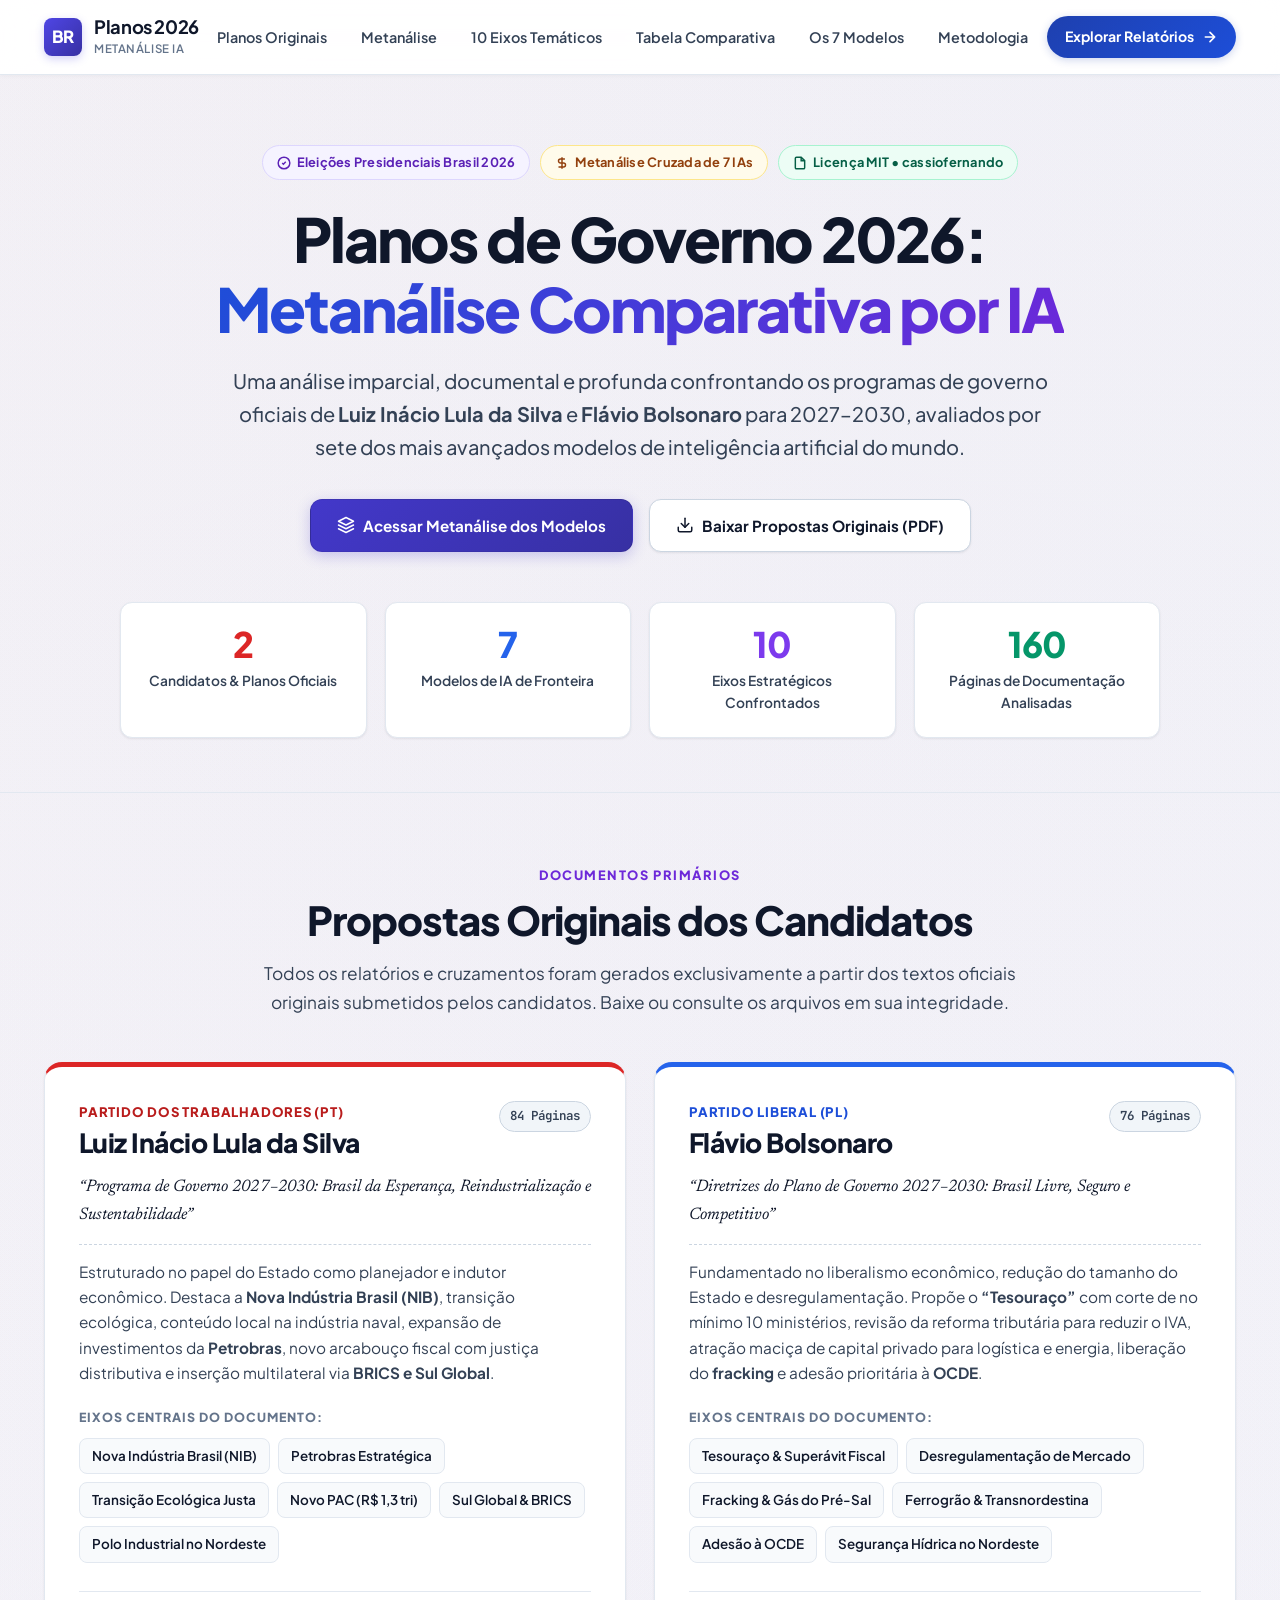
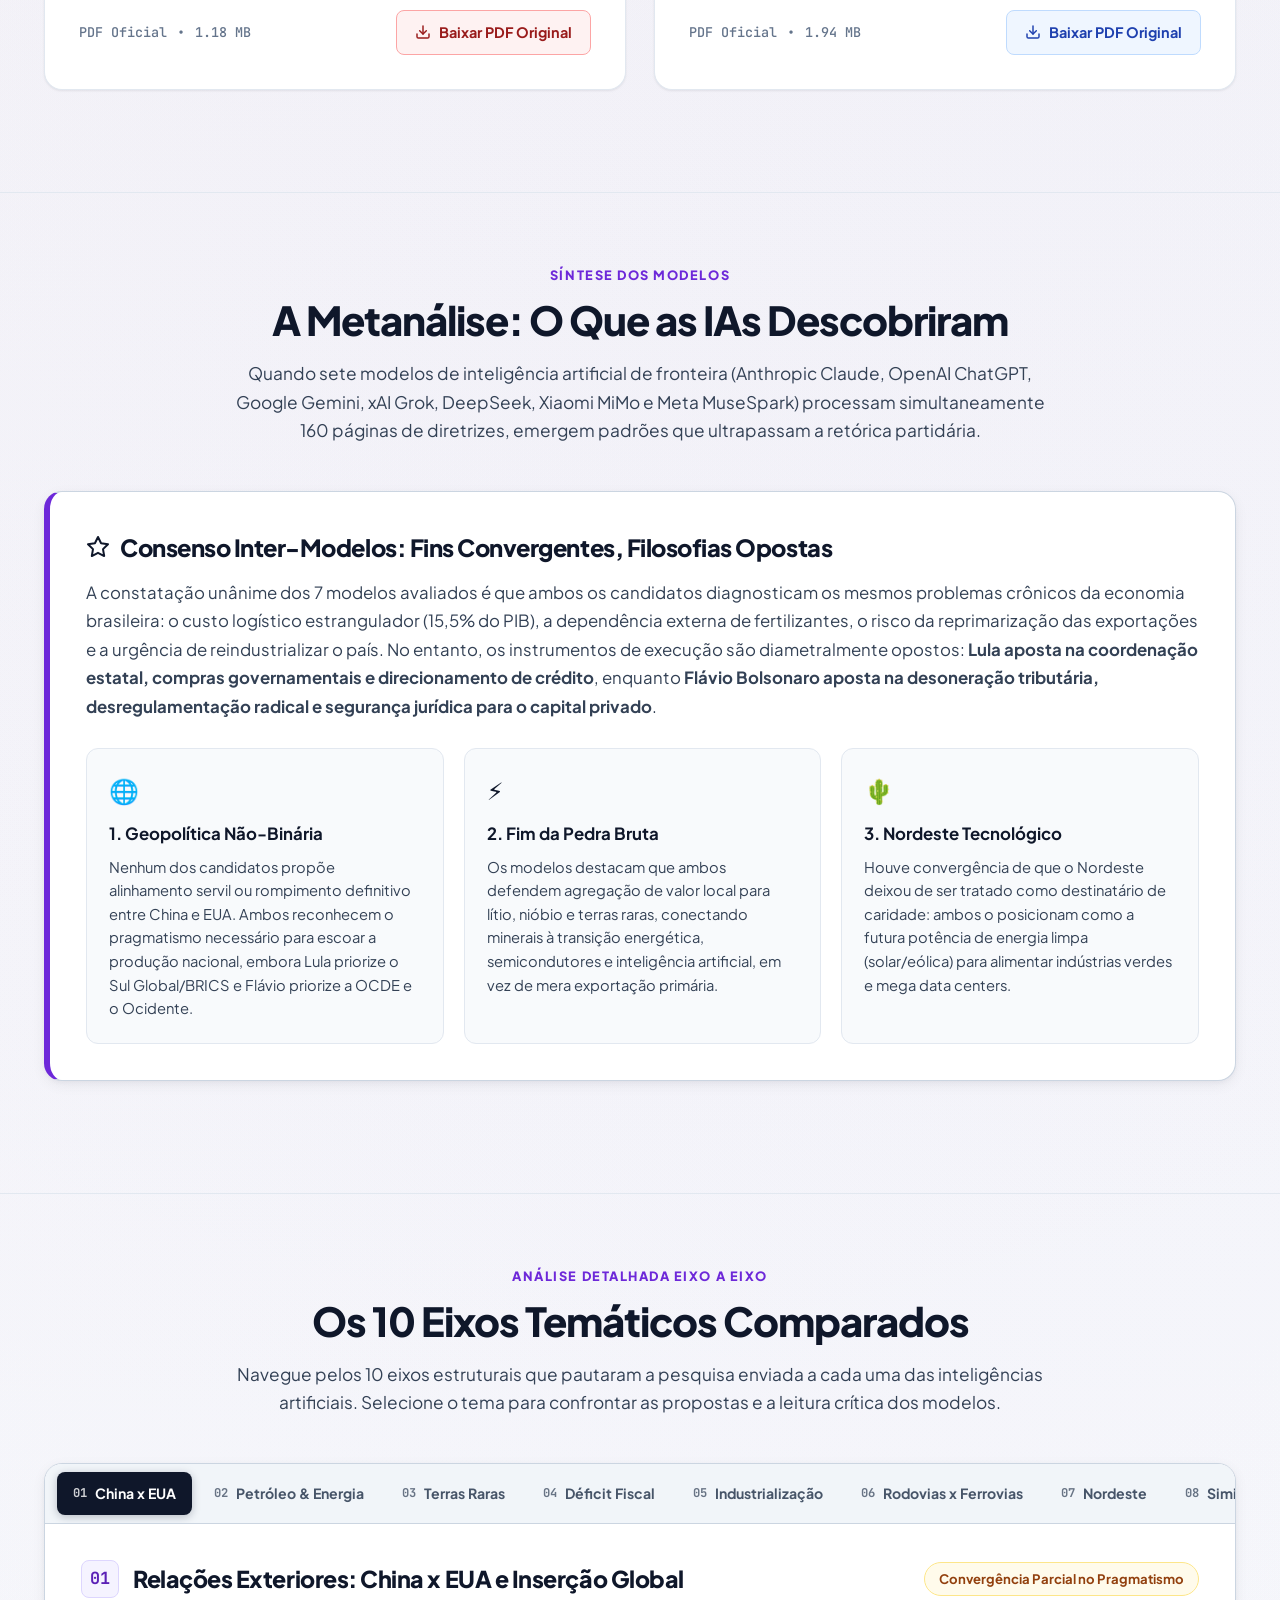
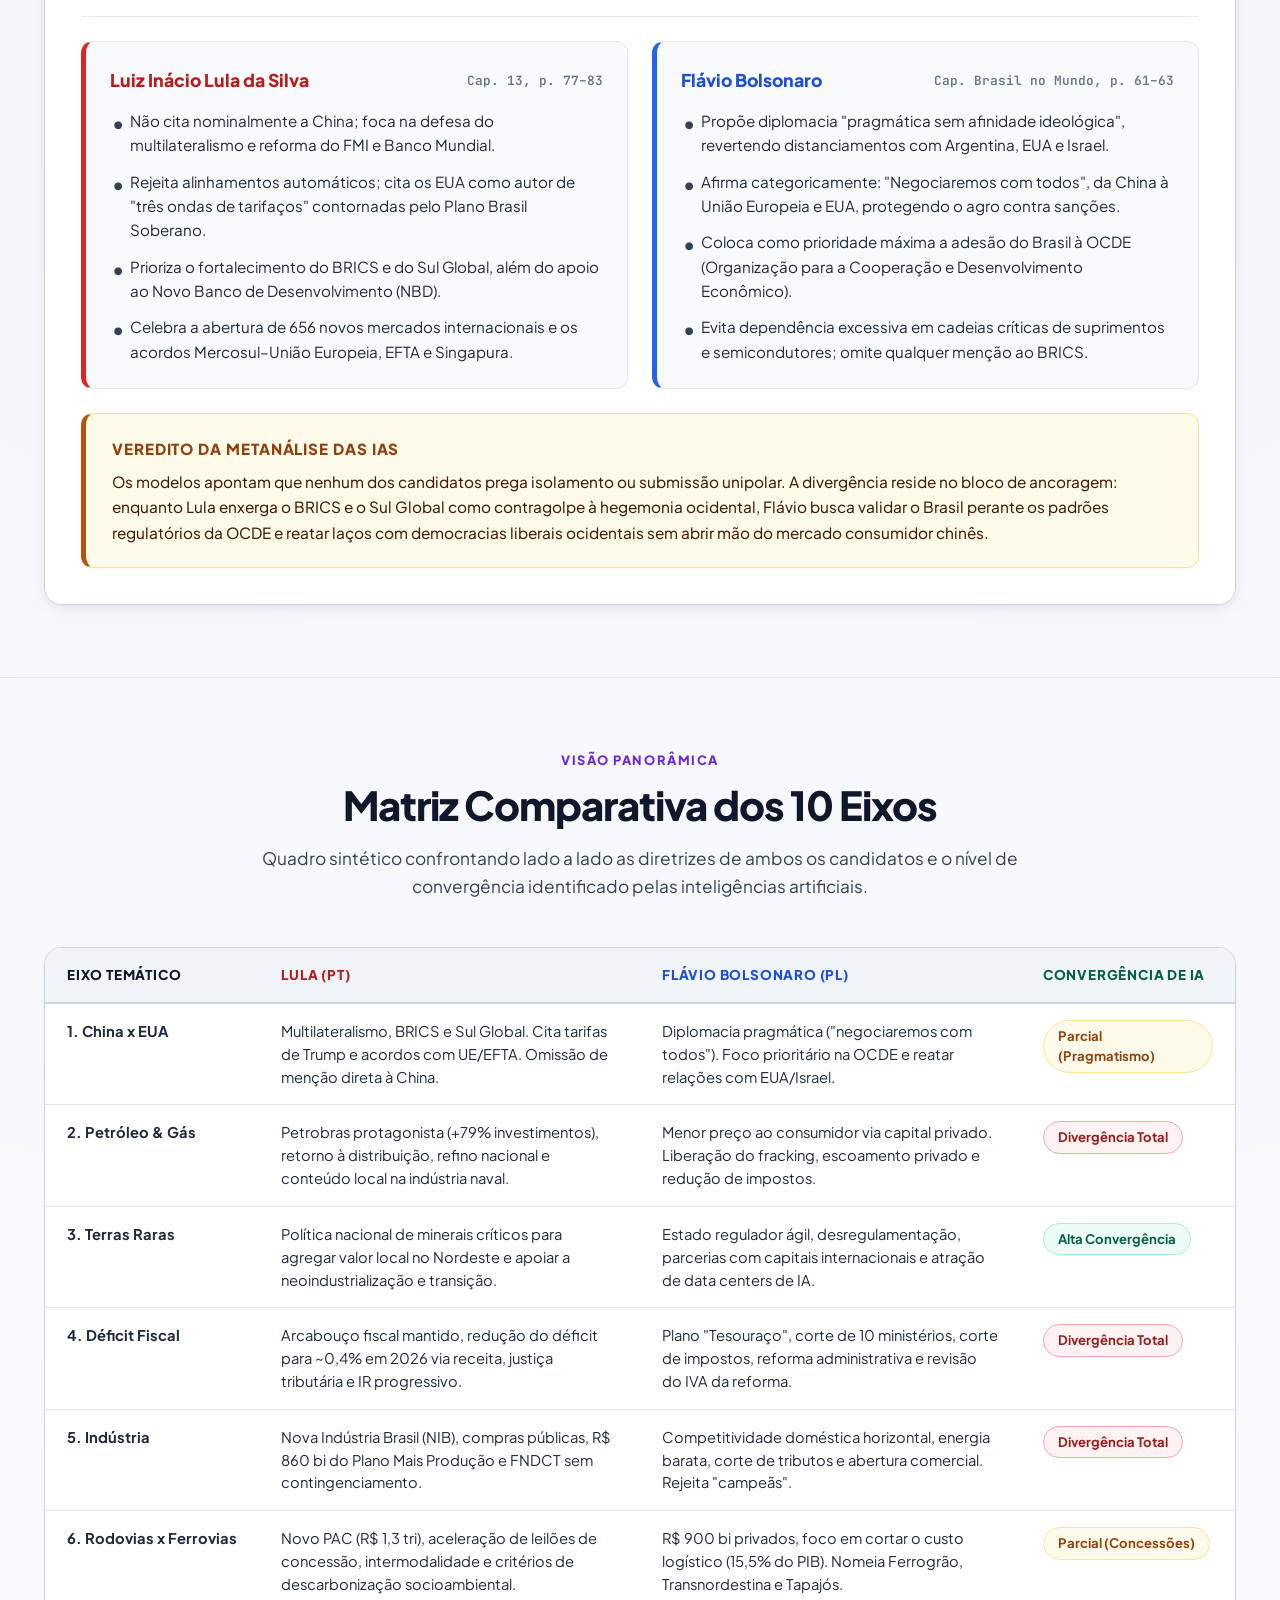
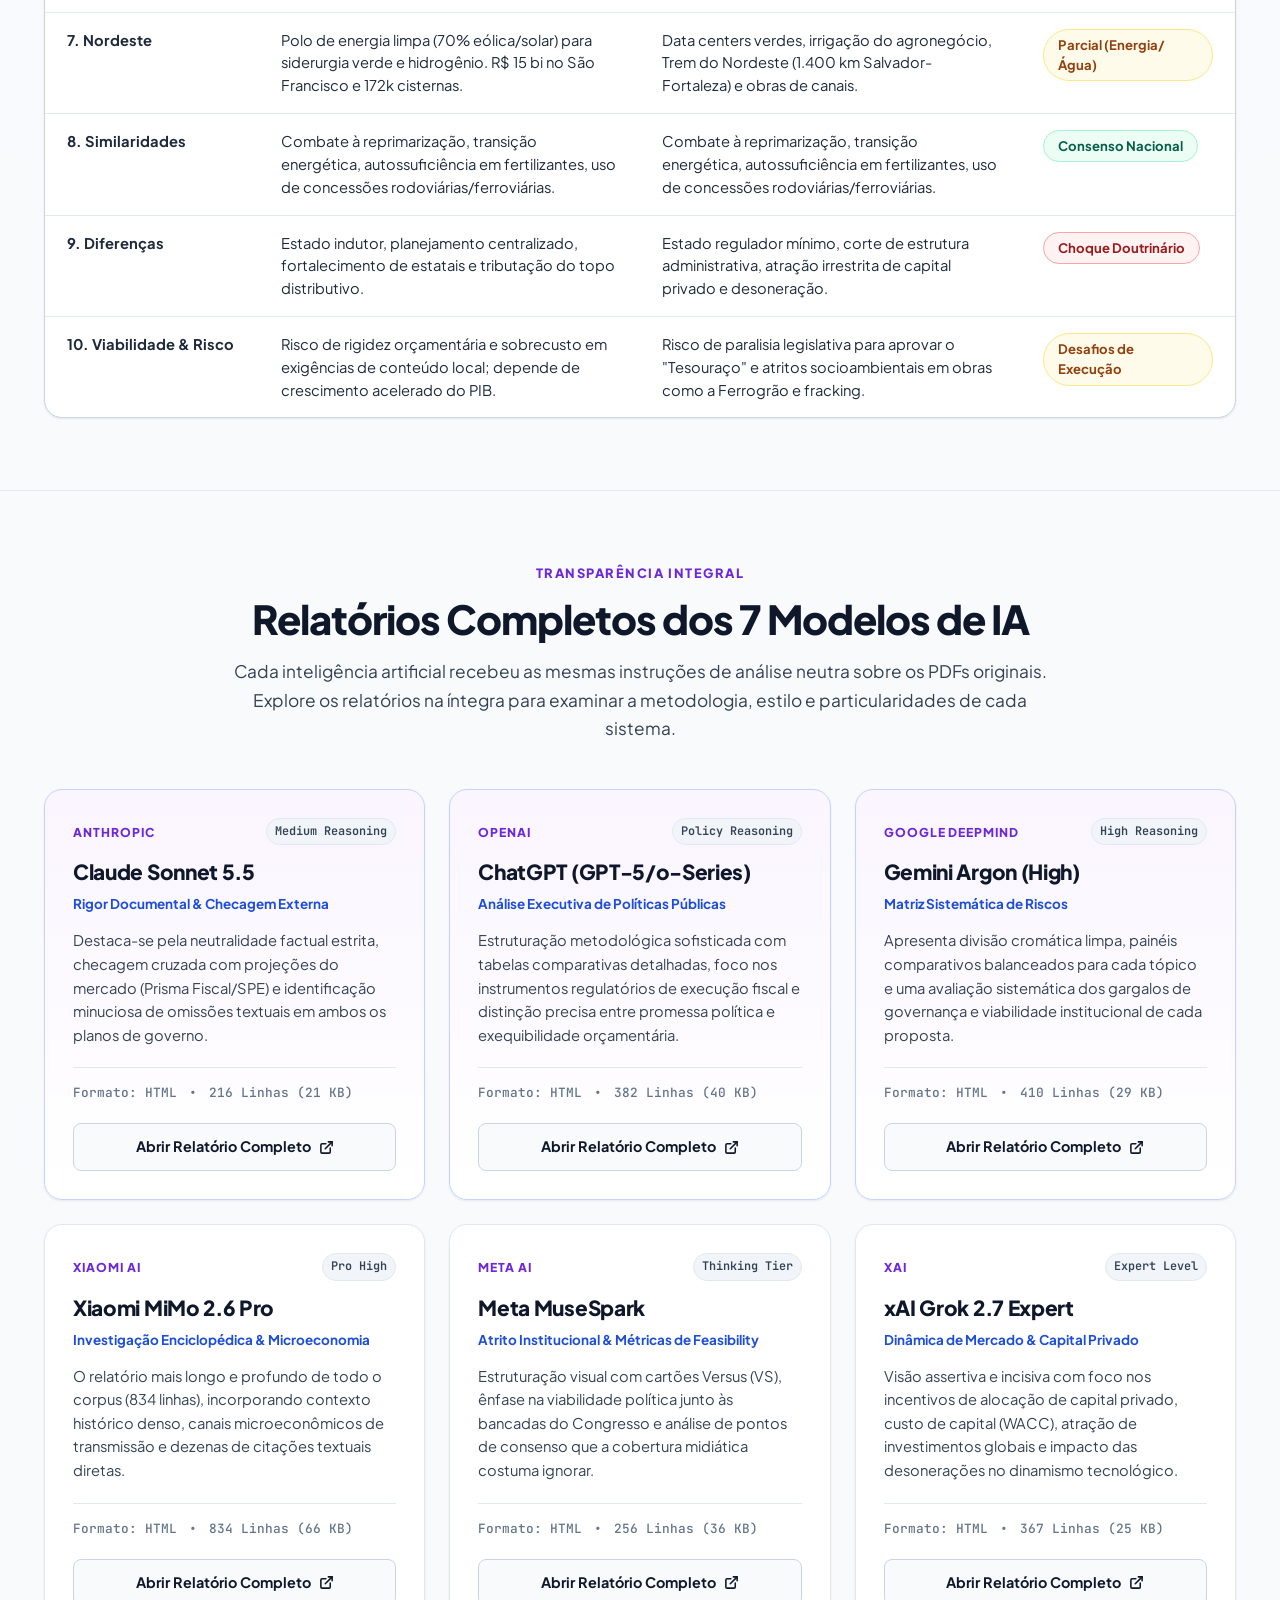
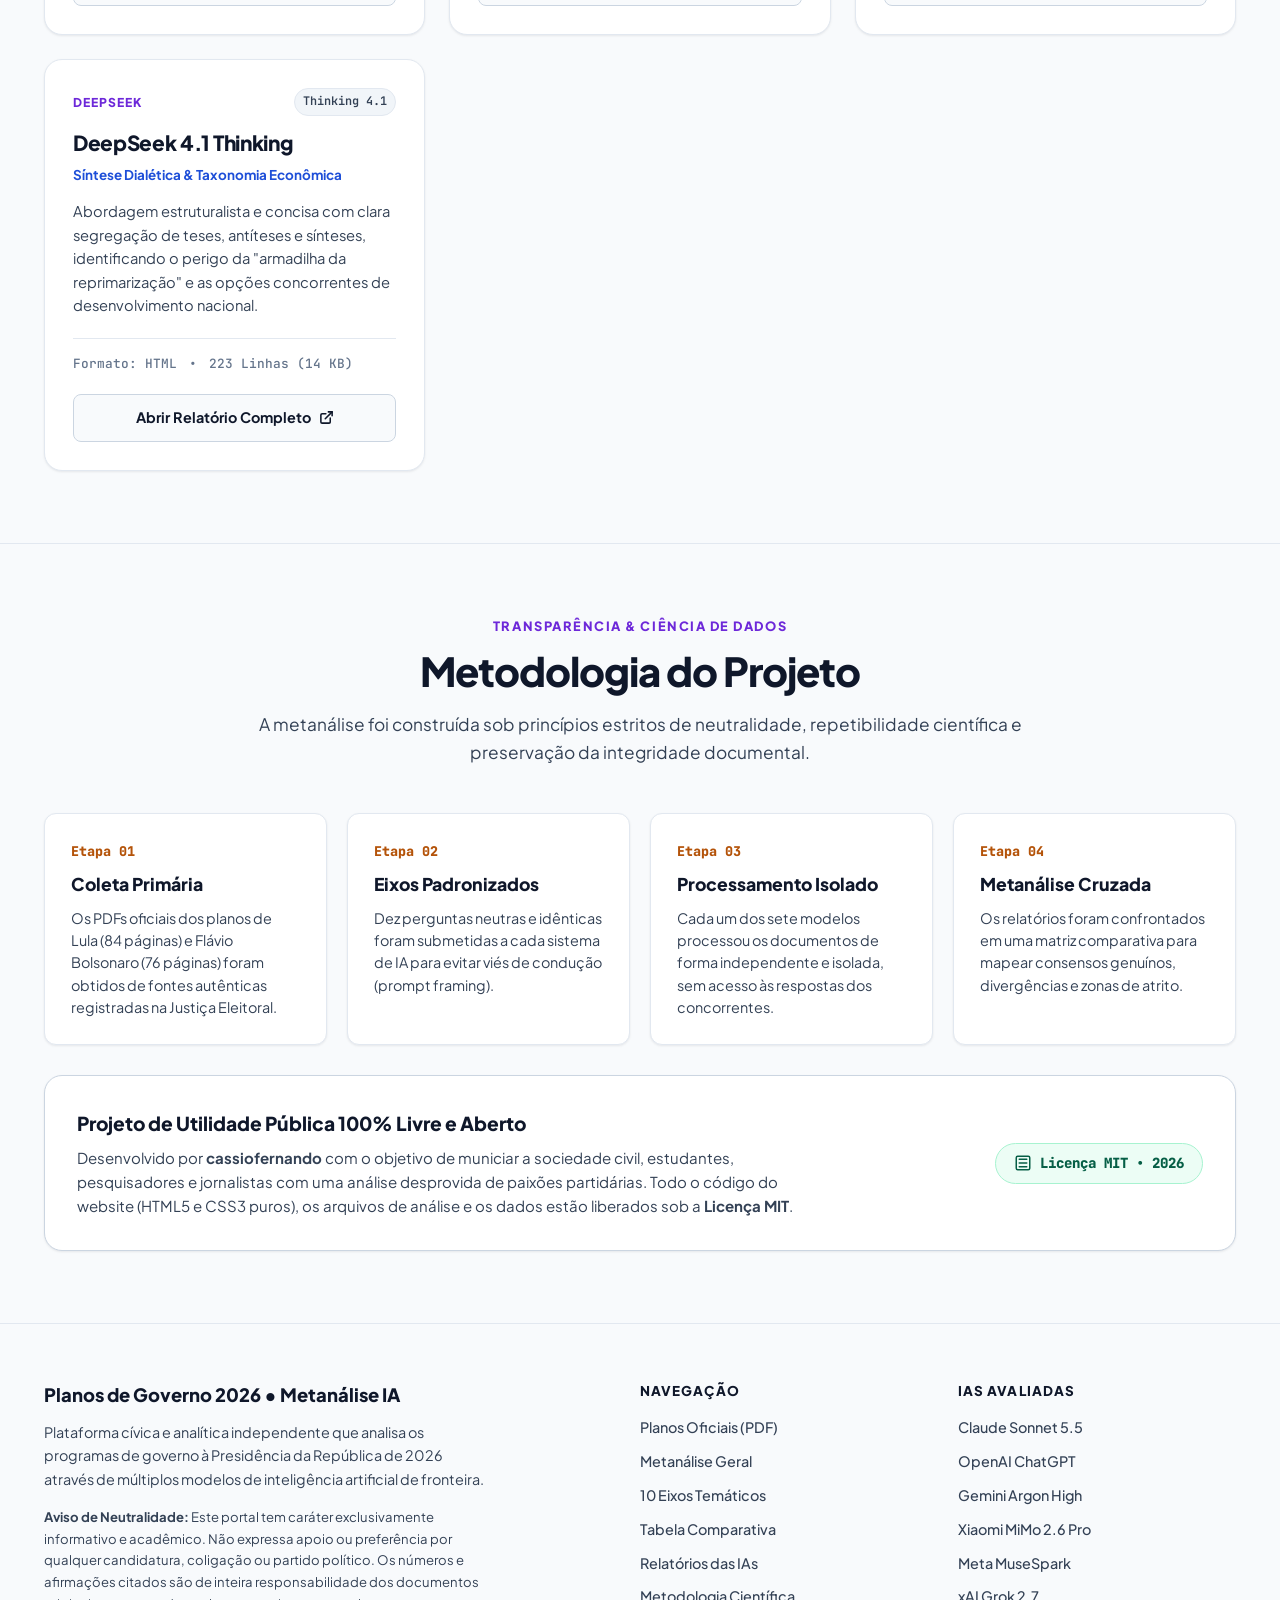
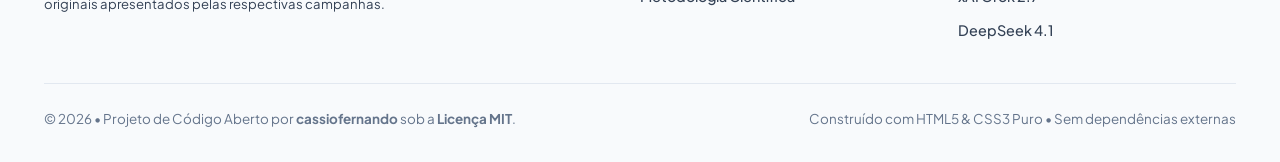
==== index.html @ c36cd542 "first commit" ====
<!DOCTYPE html>
<html lang="pt-BR">
<head>
  <!-- Metatags Essenciais e Codificação -->
  <meta charset="UTF-8">
  <meta name="viewport" content="width=device-width, initial-scale=1.0, viewport-fit=cover">
  <title>Planos de Governo 2026: Lula vs Flávio Bolsonaro | Metanálise de IA</title>
  
  <!-- Otimização SEO & Indexação -->
  <meta name="description" content="Metanálise comparativa dos planos de governo de Lula e Flávio Bolsonaro para as Eleições 2026. Análise cruzada e independente de 7 modelos de IA de ponta (Claude, ChatGPT, Gemini, Grok, DeepSeek, MiMo, MuseSpark) sobre os documentos originais.">
  <meta name="keywords" content="planos de governo 2026, lula, flavio bolsonaro, eleicoes presidenciais 2026, inteligencia artificial, analise de politicas publicas, claude sonnet, gemini, chatgpt, grok, deepseek, metanalise, politica economica, reforma tributaria, petroleo, terras raras, brics, ocde">
  <meta name="author" content="cassiofernando">
  <meta name="creator" content="cassiofernando">
  <meta name="publisher" content="cassiofernando">
  <meta name="robots" content="index, follow, max-snippet:-1, max-image-preview:large, max-video-preview:-1">
  <link rel="canonical" href="https://cassiofernando.github.io/planos-governo-2026/">
  <meta name="theme-color" content="#ffffff">
  <meta name="color-scheme" content="light">

  <!-- Open Graph / Facebook / LinkedIn / WhatsApp -->
  <meta property="og:type" content="website">
  <meta property="og:locale" content="pt_BR">
  <meta property="og:site_name" content="Metanálise de Planos de Governo 2026">
  <meta property="og:title" content="Planos de Governo 2026: Lula vs Flávio Bolsonaro | Metanálise por IA">
  <meta property="og:description" content="Metanálise independente dos planos presidenciais 2027–2030 através de 7 modelos de inteligência artificial de fronteira. Acesse as propostas originais em PDF e os relatórios comparativos completos.">
  <meta property="og:url" content="https://cassiofernando.github.io/planos-governo-2026/">
  <meta property="og:image" content="https://cassiofernando.github.io/planos-governo-2026/og-image.jpg">
  <meta property="og:image:width" content="1200">
  <meta property="og:image:height" content="630">
  <meta property="og:image:alt" content="Metanálise de Planos de Governo Eleições 2026 por Inteligência Artificial">

  <!-- Twitter Cards -->
  <meta name="twitter:card" content="summary_large_image">
  <meta name="twitter:site" content="@cassiofernando">
  <meta name="twitter:creator" content="@cassiofernando">
  <meta name="twitter:title" content="Planos de Governo 2026: Lula vs Flávio Bolsonaro | Metanálise de IA">
  <meta name="twitter:description" content="Comparativo dos programas de governo 2027–2030 avaliado por Claude 3.5/5.5, ChatGPT, Gemini, Grok, DeepSeek, MiMo e MuseSpark. 100% código aberto sob licença MIT.">
  <meta name="twitter:image" content="https://cassiofernando.github.io/planos-governo-2026/og-image.jpg">

  <!-- Metadados Estruturados JSON-LD (Schema.org) -->
  <script type="application/ld+json">
  {
    "@context": "https://schema.org",
    "@graph": [
      {
        "@type": "WebSite",
        "@id": "https://cassiofernando.github.io/planos-governo-2026/#website",
        "url": "https://cassiofernando.github.io/planos-governo-2026/",
        "name": "Metanálise Planos de Governo 2026",
        "description": "Comparativo e metanálise independente dos planos de governo de Lula e Flávio Bolsonaro para as Eleições de 2026 utilizando 7 modelos de IA.",
        "publisher": {
          "@type": "Person",
          "name": "cassiofernando"
        },
        "inLanguage": "pt-BR"
      },
      {
        "@type": "Dataset",
        "@id": "https://cassiofernando.github.io/planos-governo-2026/#dataset",
        "name": "Planos de Governo Presidenciais 2026 e Relatórios de Inteligência Artificial",
        "description": "Conjunto de dados composto pelos planos de governo originais dos candidatos presidenciais e 7 relatórios comparativos gerados por modelos de inteligência artificial de fronteira.",
        "creator": {
          "@type": "Person",
          "name": "cassiofernando"
        },
        "license": "https://opensource.org/licenses/MIT",
        "hasPart": [
          {
            "@type": "DigitalDocument",
            "name": "Programa de Governo Lula (PT)",
            "encodingFormat": "application/pdf",
            "url": "https://cassiofernando.github.io/planos-governo-2026/propostas/lula.pdf"
          },
          {
            "@type": "DigitalDocument",
            "name": "Diretrizes do Plano de Governo Flávio Bolsonaro (PL)",
            "encodingFormat": "application/pdf",
            "url": "https://cassiofernando.github.io/planos-governo-2026/propostas/flavio.pdf"
          }
        ]
      }
    ]
  }
  </script>

  <!-- Folha de Estilos Externa (CSS Puro) -->
  <link rel="stylesheet" href="style.css">
</head>
<body>

  <!-- Barra de Navegação Superior -->
  <nav class="site-nav" aria-label="Navegação Principal">
    <div class="container nav-container">
      <a href="#" class="nav-brand" aria-label="Início">
        <div class="brand-icon">BR</div>
        <div class="brand-text">
          <span class="brand-title">Planos 2026</span>
          <span class="brand-tag">Metanálise IA</span>
        </div>
      </a>
      
      <ul class="nav-links">
        <li><a href="#propostas" class="nav-link">Planos Originais</a></li>
        <li><a href="#metanalise" class="nav-link">Metanálise</a></li>
        <li><a href="#eixos" class="nav-link">10 Eixos Temáticos</a></li>
        <li><a href="#matriz" class="nav-link">Tabela Comparativa</a></li>
        <li><a href="#relatorios-ia" class="nav-link">Os 7 Modelos</a></li>
        <li><a href="#metodologia" class="nav-link">Metodologia</a></li>
      </ul>

      <a href="#relatorios-ia" class="nav-cta">
        <span>Explorar Relatórios</span>
        <svg width="16" height="16" viewBox="0 0 24 24" fill="none" stroke="currentColor" stroke-width="2.5" stroke-linecap="round" stroke-linejoin="round" aria-hidden="true"><path d="M5 12h14M12 5l7 7-7 7"/></svg>
      </a>
    </div>
  </nav>

  <!-- Hero Section -->
  <header class="hero">
    <div class="container">
      <div class="hero-badge-wrap">
        <span class="badge badge-purple">
          <svg width="14" height="14" viewBox="0 0 24 24" fill="none" stroke="currentColor" stroke-width="2.5" aria-hidden="true"><circle cx="12" cy="12" r="10"/><path d="m9 12 2 2 4-4"/></svg>
          Eleições Presidenciais Brasil 2026
        </span>
        <span class="badge badge-gold">
          <svg width="14" height="14" viewBox="0 0 24 24" fill="none" stroke="currentColor" stroke-width="2.5" aria-hidden="true"><path d="M12 2v20M17 5H9.5a3.5 3.5 0 0 0 0 7h5a3.5 3.5 0 0 1 0 7H6"/></svg>
          Metanálise Cruzada de 7 IAs
        </span>
        <span class="badge badge-emerald">
          <svg width="14" height="14" viewBox="0 0 24 24" fill="none" stroke="currentColor" stroke-width="2.5" aria-hidden="true"><path d="M14 2H6a2 2 0 0 0-2 2v16a2 2 0 0 0 2 2h12a2 2 0 0 0 2-2V8z"/><polyline points="14 2 14 8 20 8"/></svg>
          Licença MIT • cassiofernando
        </span>
      </div>

      <h1 class="hero-title">
        Planos de Governo 2026: <br>
        <span class="hero-highlight">Metanálise Comparativa por IA</span>
      </h1>

      <p class="hero-subtitle">
        Uma análise imparcial, documental e profunda confrontando os programas de governo oficiais de <strong>Luiz Inácio Lula da Silva</strong> e <strong>Flávio Bolsonaro</strong> para 2027–2030, avaliados por sete dos mais avançados modelos de inteligência artificial do mundo.
      </p>

      <div class="hero-actions">
        <a href="#metanalise" class="btn btn-primary">
          <svg width="18" height="18" viewBox="0 0 24 24" fill="none" stroke="currentColor" stroke-width="2" stroke-linecap="round" stroke-linejoin="round" aria-hidden="true"><polygon points="12 2 2 7 12 12 22 7 12 2"/><polyline points="2 17 12 22 22 17"/><polyline points="2 12 12 17 22 12"/></svg>
          Acessar Metanálise dos Modelos
        </a>
        <a href="#propostas" class="btn btn-outline">
          <svg width="18" height="18" viewBox="0 0 24 24" fill="none" stroke="currentColor" stroke-width="2" stroke-linecap="round" stroke-linejoin="round" aria-hidden="true"><path d="M21 15v4a2 2 0 0 1-2 2H5a2 2 0 0 1-2-2v-4"/><polyline points="7 10 12 15 17 10"/><line x1="12" y1="15" x2="12" y2="3"/></svg>
          Baixar Propostas Originais (PDF)
        </a>
      </div>

      <!-- Estatísticas Resumidas -->
      <div class="hero-stats">
        <div class="stat-card">
          <div class="stat-number">2</div>
          <div class="stat-label">Candidatos & Planos Oficiais</div>
        </div>
        <div class="stat-card">
          <div class="stat-number">7</div>
          <div class="stat-label">Modelos de IA de Fronteira</div>
        </div>
        <div class="stat-card">
          <div class="stat-number">10</div>
          <div class="stat-label">Eixos Estratégicos Confrontados</div>
        </div>
        <div class="stat-card">
          <div class="stat-number">160</div>
          <div class="stat-label">Páginas de Documentação Analisadas</div>
        </div>
      </div>
    </div>
  </header>

  <main>
    <!-- Seção 1: Dossiê dos Candidatos & Arquivos Originais -->
    <section id="propostas" class="section">
      <div class="container">
        <div class="section-head">
          <span class="section-tag">Documentos Primários</span>
          <h2 class="section-title">Propostas Originais dos Candidatos</h2>
          <p class="section-desc">
            Todos os relatórios e cruzamentos foram gerados exclusivamente a partir dos textos oficiais originais submetidos pelos candidatos. Baixe ou consulte os arquivos em sua integridade.
          </p>
        </div>

        <div class="propostas-grid">
          <!-- Card Lula -->
          <article class="candidato-card lula">
            <div class="cand-header">
              <div class="cand-meta">
                <span class="cand-party">Partido dos Trabalhadores (PT)</span>
                <h3 class="cand-name">Luiz Inácio Lula da Silva</h3>
              </div>
              <span class="cand-badge">84 Páginas</span>
            </div>

            <div class="cand-doc-name">
              “Programa de Governo 2027–2030: Brasil da Esperança, Reindustrialização e Sustentabilidade”
            </div>

            <p class="cand-summary">
              Estruturado no papel do Estado como planejador e indutor econômico. Destaca a <strong>Nova Indústria Brasil (NIB)</strong>, transição ecológica, conteúdo local na indústria naval, expansão de investimentos da <strong>Petrobras</strong>, novo arcabouço fiscal com justiça distributiva e inserção multilateral via <strong>BRICS e Sul Global</strong>.
            </p>

            <div class="cand-pillars-title">Eixos Centrais do Documento:</div>
            <ul class="cand-pillars">
              <li class="cand-pillar">Nova Indústria Brasil (NIB)</li>
              <li class="cand-pillar">Petrobras Estratégica</li>
              <li class="cand-pillar">Transição Ecológica Justa</li>
              <li class="cand-pillar">Novo PAC (R$ 1,3 tri)</li>
              <li class="cand-pillar">Sul Global & BRICS</li>
              <li class="cand-pillar">Polo Industrial no Nordeste</li>
            </ul>

            <div class="cand-footer">
              <div class="cand-doc-info">
                <span>PDF Oficial</span>
                <span>•</span>
                <span>1.18 MB</span>
              </div>
              <a href="propostas/lula.pdf" target="_blank" class="btn-cand-download" download="plano-governo-lula-2026.pdf">
                <svg width="16" height="16" viewBox="0 0 24 24" fill="none" stroke="currentColor" stroke-width="2.2" stroke-linecap="round" stroke-linejoin="round" aria-hidden="true"><path d="M21 15v4a2 2 0 0 1-2 2H5a2 2 0 0 1-2-2v-4"/><polyline points="7 10 12 15 17 10"/><line x1="12" y1="15" x2="12" y2="3"/></svg>
                Baixar PDF Original
              </a>
            </div>
          </article>

          <!-- Card Flávio Bolsonaro -->
          <article class="candidato-card flavio">
            <div class="cand-header">
              <div class="cand-meta">
                <span class="cand-party">Partido Liberal (PL)</span>
                <h3 class="cand-name">Flávio Bolsonaro</h3>
              </div>
              <span class="cand-badge">76 Páginas</span>
            </div>

            <div class="cand-doc-name">
              “Diretrizes do Plano de Governo 2027–2030: Brasil Livre, Seguro e Competitivo”
            </div>

            <p class="cand-summary">
              Fundamentado no liberalismo econômico, redução do tamanho do Estado e desregulamentação. Propõe o <strong>“Tesouraço”</strong> com corte de no mínimo 10 ministérios, revisão da reforma tributária para reduzir o IVA, atração maciça de capital privado para logística e energia, liberação do <strong>fracking</strong> e adesão prioritária à <strong>OCDE</strong>.
            </p>

            <div class="cand-pillars-title">Eixos Centrais do Documento:</div>
            <ul class="cand-pillars">
              <li class="cand-pillar">Tesouraço & Superávit Fiscal</li>
              <li class="cand-pillar">Desregulamentação de Mercado</li>
              <li class="cand-pillar">Fracking & Gás do Pré-Sal</li>
              <li class="cand-pillar">Ferrogrão & Transnordestina</li>
              <li class="cand-pillar">Adesão à OCDE</li>
              <li class="cand-pillar">Segurança Hídrica no Nordeste</li>
            </ul>

            <div class="cand-footer">
              <div class="cand-doc-info">
                <span>PDF Oficial</span>
                <span>•</span>
                <span>1.94 MB</span>
              </div>
              <a href="propostas/flavio.pdf" target="_blank" class="btn-cand-download" download="plano-governo-flavio-bolsonaro-2026.pdf">
                <svg width="16" height="16" viewBox="0 0 24 24" fill="none" stroke="currentColor" stroke-width="2.2" stroke-linecap="round" stroke-linejoin="round" aria-hidden="true"><path d="M21 15v4a2 2 0 0 1-2 2H5a2 2 0 0 1-2-2v-4"/><polyline points="7 10 12 15 17 10"/><line x1="12" y1="15" x2="12" y2="3"/></svg>
                Baixar PDF Original
              </a>
            </div>
          </article>
        </div>
      </div>
    </section>

    <!-- Seção 2: Metanálise Central dos Modelos de IA -->
    <section id="metanalise" class="section">
      <div class="container">
        <div class="section-head">
          <span class="section-tag">Síntese dos Modelos</span>
          <h2 class="section-title">A Metanálise: O Que as IAs Descobriram</h2>
          <p class="section-desc">
            Quando sete modelos de inteligência artificial de fronteira (Anthropic Claude, OpenAI ChatGPT, Google Gemini, xAI Grok, DeepSeek, Xiaomi MiMo e Meta MuseSpark) processam simultaneamente 160 páginas de diretrizes, emergem padrões que ultrapassam a retórica partidária.
          </p>
        </div>

        <!-- Banner de Metanálise -->
        <div class="metanalise-banner">
          <h3>
            <svg width="24" height="24" viewBox="0 0 24 24" fill="none" stroke="currentColor" stroke-width="2" stroke-linecap="round" stroke-linejoin="round" aria-hidden="true"><polygon points="12 2 15.09 8.26 22 9.27 17 14.14 18.18 21.02 12 17.77 5.82 21.02 7 14.14 2 9.27 8.91 8.26 12 2"/></svg>
            Consenso Inter-Modelos: Fins Convergentes, Filosofias Opostas
          </h3>
          <p>
            A constatação unânime dos 7 modelos avaliados é que ambos os candidatos diagnosticam os mesmos problemas crônicos da economia brasileira: o custo logístico estrangulador (15,5% do PIB), a dependência externa de fertilizantes, o risco da reprimarização das exportações e a urgência de reindustrializar o país. No entanto, os instrumentos de execução são diametralmente opostos: <strong>Lula aposta na coordenação estatal, compras governamentais e direcionamento de crédito</strong>, enquanto <strong>Flávio Bolsonaro aposta na desoneração tributária, desregulamentação radical e segurança jurídica para o capital privado</strong>.
          </p>

          <div class="consensus-grid">
            <div class="consensus-card">
              <span class="consensus-icon">🌐</span>
              <h4>1. Geopolítica Não-Binária</h4>
              <p>
                Nenhum dos candidatos propõe alinhamento servil ou rompimento definitivo entre China e EUA. Ambos reconhecem o pragmatismo necessário para escoar a produção nacional, embora Lula priorize o Sul Global/BRICS e Flávio priorize a OCDE e o Ocidente.
              </p>
            </div>

            <div class="consensus-card">
              <span class="consensus-icon">⚡</span>
              <h4>2. Fim da Pedra Bruta</h4>
              <p>
                Os modelos destacam que ambos defendem agregação de valor local para lítio, nióbio e terras raras, conectando minerais à transição energética, semicondutores e inteligência artificial, em vez de mera exportação primária.
              </p>
            </div>

            <div class="consensus-card">
              <span class="consensus-icon">🌵</span>
              <h4>3. Nordeste Tecnológico</h4>
              <p>
                Houve convergência de que o Nordeste deixou de ser tratado como destinatário de caridade: ambos o posicionam como a futura potência de energia limpa (solar/eólica) para alimentar indústrias verdes e mega data centers.
              </p>
            </div>
          </div>
        </div>
      </div>
    </section>

    <!-- Seção 3: Interactive 10 Eixos Temáticos (Pure CSS Tabs) -->
    <section id="eixos" class="section">
      <div class="container">
        <div class="section-head">
          <span class="section-tag">Análise Detalhada Eixo a Eixo</span>
          <h2 class="section-title">Os 10 Eixos Temáticos Comparados</h2>
          <p class="section-desc">
            Navegue pelos 10 eixos estruturais que pautaram a pesquisa enviada a cada uma das inteligências artificiais. Selecione o tema para confrontar as propostas e a leitura crítica dos modelos.
          </p>
        </div>

        <div class="tabs-container">
          <!-- Radio Inputs para Controle de Estado (Pure CSS) -->
          <input type="radio" name="eixo-tab" id="eixo-1" class="tab-radio" checked>
          <input type="radio" name="eixo-tab" id="eixo-2" class="tab-radio">
          <input type="radio" name="eixo-tab" id="eixo-3" class="tab-radio">
          <input type="radio" name="eixo-tab" id="eixo-4" class="tab-radio">
          <input type="radio" name="eixo-tab" id="eixo-5" class="tab-radio">
          <input type="radio" name="eixo-tab" id="eixo-6" class="tab-radio">
          <input type="radio" name="eixo-tab" id="eixo-7" class="tab-radio">
          <input type="radio" name="eixo-tab" id="eixo-8" class="tab-radio">
          <input type="radio" name="eixo-tab" id="eixo-9" class="tab-radio">
          <input type="radio" name="eixo-tab" id="eixo-10" class="tab-radio">

          <!-- Barra de Navegação das Abas -->
          <div class="tabs-nav" role="tablist">
            <label for="eixo-1" class="tab-nav-btn"><span class="tab-nav-num">01</span> China x EUA</label>
            <label for="eixo-2" class="tab-nav-btn"><span class="tab-nav-num">02</span> Petróleo & Energia</label>
            <label for="eixo-3" class="tab-nav-btn"><span class="tab-nav-num">03</span> Terras Raras</label>
            <label for="eixo-4" class="tab-nav-btn"><span class="tab-nav-num">04</span> Déficit Fiscal</label>
            <label for="eixo-5" class="tab-nav-btn"><span class="tab-nav-num">05</span> Industrialização</label>
            <label for="eixo-6" class="tab-nav-btn"><span class="tab-nav-num">06</span> Rodovias x Ferrovias</label>
            <label for="eixo-7" class="tab-nav-btn"><span class="tab-nav-num">07</span> Nordeste</label>
            <label for="eixo-8" class="tab-nav-btn"><span class="tab-nav-num">08</span> Similaridades</label>
            <label for="eixo-9" class="tab-nav-btn"><span class="tab-nav-num">09</span> Diferenças</label>
            <label for="eixo-10" class="tab-nav-btn"><span class="tab-nav-num">10</span> Conclusão Geral</label>
          </div>

          <!-- Conteúdo dos Painéis -->
          <div class="tabs-panes">
            
            <!-- Painel 1: China x EUA -->
            <div id="pane-1" class="tab-pane">
              <div class="pane-header">
                <div class="pane-title-wrap">
                  <span class="pane-number">01</span>
                  <h3 class="pane-title">Relações Exteriores: China x EUA e Inserção Global</h3>
                </div>
                <span class="convergence-badge conv-medium">Convergência Parcial no Pragmatismo</span>
              </div>
              <div class="pane-grid">
                <div class="cand-box lula-box">
                  <div class="cand-box-header">
                    <span class="cand-box-title">Luiz Inácio Lula da Silva</span>
                    <span class="cand-box-ref">Cap. 13, p. 77–83</span>
                  </div>
                  <ul class="cand-box-list">
                    <li>Não cita nominalmente a China; foca na defesa do multilateralismo e reforma do FMI e Banco Mundial.</li>
                    <li>Rejeita alinhamentos automáticos; cita os EUA como autor de "três ondas de tarifaços" contornadas pelo Plano Brasil Soberano.</li>
                    <li>Prioriza o fortalecimento do BRICS e do Sul Global, além do apoio ao Novo Banco de Desenvolvimento (NBD).</li>
                    <li>Celebra a abertura de 656 novos mercados internacionais e os acordos Mercosul–União Europeia, EFTA e Singapura.</li>
                  </ul>
                </div>
                <div class="cand-box flavio-box">
                  <div class="cand-box-header">
                    <span class="cand-box-title">Flávio Bolsonaro</span>
                    <span class="cand-box-ref">Cap. Brasil no Mundo, p. 61–63</span>
                  </div>
                  <ul class="cand-box-list">
                    <li>Propõe diplomacia "pragmática sem afinidade ideológica", revertendo distanciamentos com Argentina, EUA e Israel.</li>
                    <li>Afirma categoricamente: "Negociaremos com todos", da China à União Europeia e EUA, protegendo o agro contra sanções.</li>
                    <li>Coloca como prioridade máxima a adesão do Brasil à OCDE (Organização para a Cooperação e Desenvolvimento Econômico).</li>
                    <li>Evita dependência excessiva em cadeias críticas de suprimentos e semicondutores; omite qualquer menção ao BRICS.</li>
                  </ul>
                </div>
              </div>
              <div class="pane-meta-verdict">
                <h4>Veredito da Metanálise das IAs</h4>
                <p>
                  Os modelos apontam que nenhum dos candidatos prega isolamento ou submissão unipolar. A divergência reside no bloco de ancoragem: enquanto Lula enxerga o BRICS e o Sul Global como contragolpe à hegemonia ocidental, Flávio busca validar o Brasil perante os padrões regulatórios da OCDE e reatar laços com democracias liberais ocidentais sem abrir mão do mercado consumidor chinês.
                </p>
              </div>
            </div>

            <!-- Painel 2: Petróleo e Energia -->
            <div id="pane-2" class="tab-pane">
              <div class="pane-header">
                <div class="pane-title-wrap">
                  <span class="pane-number">02</span>
                  <h3 class="pane-title">Matriz Energética, Petróleo, Gás e Refino</h3>
                </div>
                <span class="convergence-badge conv-divergence">Divergência Estrutural no Papel do Estado</span>
              </div>
              <div class="pane-grid">
                <div class="cand-box lula-box">
                  <div class="cand-box-header">
                    <span class="cand-box-title">Luiz Inácio Lula da Silva</span>
                    <span class="cand-box-ref">Cap. 10, p. 63–67</span>
                  </div>
                  <ul class="cand-box-list">
                    <li>Petrobras no centro da estratégia: elevação de investimentos em 79% (2023–2025) e produção de 4,9 mi barris/dia em 2025.</li>
                    <li>Retomada e ampliação do parque de refino nacional, controle de reservas e volta à distribuição de combustíveis e GNL.</li>
                    <li>Exigência estrita de conteúdo local para encomendas navais (71 das 96 embarcações encomendadas fabricadas no Brasil).</li>
                    <li>Política de preços da Petrobras como amortecedor de volatilidade internacional, articulada à transição ecológica justa.</li>
                  </ul>
                </div>
                <div class="cand-box flavio-box">
                  <div class="cand-box-header">
                    <span class="cand-box-title">Flávio Bolsonaro</span>
                    <span class="cand-box-ref">Cap. Energia, p. 52–53</span>
                  </div>
                  <ul class="cand-box-list">
                    <li>Objetivo: "Segurança energética total ao menor preço ao consumidor", focando em infraestrutura privada de escoamento.</li>
                    <li>Autorização expressa e incentivo ao <strong>fracking (gás não convencional)</strong> com critérios ambientais modernos.</li>
                    <li>Modernização do refino nacional com capital privado para processar óleo leve/pesado e cortar impostos sobre combustíveis.</li>
                    <li>Foco na produção doméstica de fertilizantes a partir do gás natural do pré-sal; não menciona privatização direta da Petrobras.</li>
                  </ul>
                </div>
              </div>
              <div class="pane-meta-verdict">
                <h4>Veredito da Metanálise das IAs</h4>
                <p>
                  Ambos convergem na necessidade de autossuficiência em refino e fertilizantes para reduzir a vulnerabilidade externa. O choque é metodológico: Lula instrumentaliza a Petrobras como operadora quase-monopolista e instrumento de política industrial naval, enquanto Flávio abre a exploração ao capital privado, desonera tributos energéticos e introduz a polêmica liberação do fracking.
                </p>
              </div>
            </div>

            <!-- Painel 3: Terras Raras e Minerais Críticos -->
            <div id="pane-3" class="tab-pane">
              <div class="pane-header">
                <div class="pane-title-wrap">
                  <span class="pane-number">03</span>
                  <h3 class="pane-title">Terras Raras, Lítio e Minerais Estratégicos</h3>
                </div>
                <span class="convergence-badge conv-high">Alta Convergência de Fins</span>
              </div>
              <div class="pane-grid">
                <div class="cand-box lula-box">
                  <div class="cand-box-header">
                    <span class="cand-box-title">Luiz Inácio Lula da Silva</span>
                    <span class="cand-box-ref">Cap. 8, p. 52 e 56</span>
                  </div>
                  <ul class="cand-box-list">
                    <li>Criação de uma "Política Nacional Específica para Minerais Críticos e Terras Raras" contra a mera exportação primária.</li>
                    <li>Mapeamento geológico nacional, beneficiamento industrial e agregação tecnológica regionalizada.</li>
                    <li>Processamento mineral no Nordeste consorciado com parques de energia solar e eólica de baixo custo.</li>
                    <li>Integração obrigatória de minerais críticos e Inteligência Artificial nas diretrizes da Neoindustrialização.</li>
                  </ul>
                </div>
                <div class="cand-box flavio-box">
                  <div class="cand-box-header">
                    <span class="cand-box-title">Flávio Bolsonaro</span>
                    <span class="cand-box-ref">Cap. Minerais Críticos, p. 54–55</span>
                  </div>
                  <ul class="cand-box-list">
                    <li>Classifica lítio, nióbio, grafite, cobre, níquel, urânio e terras raras como infraestrutura de segurança nacional e IA.</li>
                    <li>Define o Estado estritamente como "regulador e coordenador ágil, jamais empresário", reduzindo prazos de licenciamento.</li>
                    <li>Incentivos de mercado para verticalização da cadeia: atração de fundos soberanos e fabricantes globais de semicondutores.</li>
                    <li>Integração de minerais do Nordeste com geração de energia limpa para abastecer data centers internacionais de IA.</li>
                  </ul>
                </div>
              </div>
              <div class="pane-meta-verdict">
                <h4>Veredito da Metanálise das IAs</h4>
                <p>
                  Este é o ponto de maior sintonia conceitual identificado pelos modelos. Ambos os candidatos rejeitam o destino de "exportador de rocha bruta". Ambos vislumbram o elo entre minerais críticos, transição energética e soberania em IA. A diferença é quem financia: Lula aposta em bancos públicos e agências de desenvolvimento; Flávio aposta em licenciamento ultra-rápido e segurança para capital multinacional.
                </p>
              </div>
            </div>

            <!-- Painel 4: Déficit Fiscal -->
            <div id="pane-4" class="tab-pane">
              <div class="pane-header">
                <div class="pane-title-wrap">
                  <span class="pane-number">04</span>
                  <h3 class="pane-title">Equilíbrio Fiscal, Tributação e Gastos Públicos</h3>
                </div>
                <span class="convergence-badge conv-divergence">Divergência Total de Paradigma</span>
              </div>
              <div class="pane-grid">
                <div class="cand-box lula-box">
                  <div class="cand-box-header">
                    <span class="cand-box-title">Luiz Inácio Lula da Silva</span>
                    <span class="cand-box-ref">Páginas 10–11 e 48</span>
                  </div>
                  <ul class="cand-box-list">
                    <li>Defesa da consolidação do Novo Arcabouço Fiscal, alegando esforço de ~2% do PIB (R$ 240 bi) entre 2023 e 2026.</li>
                    <li>Meta de convergência do déficit primário para cerca de 0,4% do PIB em 2026, com queda sustentada da taxa Selic.</li>
                    <li>Aposta na ampliação da base tributária ("justiça tributária"): taxação de super-ricos e isenção de IR para a classe trabalhadora.</li>
                    <li>Regulamentação e implementação definitiva da Reforma Tributária do Consumo (IVA Dual / CBS e IBS).</li>
                  </ul>
                </div>
                <div class="cand-box flavio-box">
                  <div class="cand-box-header">
                    <span class="cand-box-title">Flávio Bolsonaro</span>
                    <span class="cand-box-ref">Páginas 8, 28–30 e 68–71</span>
                  </div>
                  <ul class="cand-box-list">
                    <li>Diagnóstico de "descalabro fiscal": aponta aumento de 13 p.p. na dívida/PIB em 4 anos e criação de 30 aumentos de tributos.</li>
                    <li>Plano "Tesouraço": substituição das regras fiscais atuais, entrega obrigatória de superávit e corte de no mínimo 10 ministérios.</li>
                    <li>Retomada da Reforma Administrativa e corte rigoroso de subsídios creditícios do Tesouro Nacional a estatais.</li>
                    <li>Promessa de revisar a reforma tributária aprovada para reduzir a alíquota de IVA prevista (~30%) e diminuir a carga total.</li>
                  </ul>
                </div>
              </div>
              <div class="pane-meta-verdict">
                <h4>Veredito da Metanálise das IAs</h4>
                <p>
                  As IAs salientam que ambos os planos possuem graves riscos de execução fiscal. Lula depende de manter arrecadação elevada e crescimento contínuo do PIB sem poder comprimir despesas obrigatórias. Flávio promete cortar ministérios e impostos simultaneamente enquanto promete superávit, o que exigiria um capital político no Congresso Nacional historicamente sem precedentes.
                </p>
              </div>
            </div>

            <!-- Painel 5: Industrialização -->
            <div id="pane-5" class="tab-pane">
              <div class="pane-header">
                <div class="pane-title-wrap">
                  <span class="pane-number">05</span>
                  <h3 class="pane-title">Política Industrial & Neoindustrialização</h3>
                </div>
                <span class="convergence-badge conv-divergence">Divergência Ideológica Central</span>
              </div>
              <div class="pane-grid">
                <div class="cand-box lula-box">
                  <div class="cand-box-header">
                    <span class="cand-box-title">Luiz Inácio Lula da Silva</span>
                    <span class="cand-box-ref">Páginas 10–11 e 50–52</span>
                  </div>
                  <ul class="cand-box-list">
                    <li>Política industrial explícita: <strong>Nova Indústria Brasil (NIB)</strong> e Plano Mais Produção com R$ 860 bilhões em crédito.</li>
                    <li>Uso deliberado do poder de compra do Estado, conteúdo local em licitações e margens de preferência para fornecedor nacional.</li>
                    <li>Fundo Nacional de Desenvolvimento Científico e Tecnológico (FNDCT) integralmente descontingenciado para inovação e IA.</li>
                    <li>Revitalização da indústria naval, ferrovias, complexo da saúde e manufatura digital 4.0.</li>
                  </ul>
                </div>
                <div class="cand-box flavio-box">
                  <div class="cand-box-header">
                    <span class="cand-box-title">Flávio Bolsonaro</span>
                    <span class="cand-box-ref">Páginas 52–53 e 62–64</span>
                  </div>
                  <ul class="cand-box-list">
                    <li>Rejeição a políticas industriais dirigistas; o plano não possui plano setorial estatal análogo à NIB.</li>
                    <li>Foco no conceito de "Competitividade Doméstica": corte de encargos trabalhistas, segurança jurídica e energia barata.</li>
                    <li>Abertura comercial para baratear importação de bens de capital, máquinas de alta tecnologia e insumos de IA.</li>
                    <li>Crítica enfática à política de "campeãs nacionais": aposta na agroindústria, saúde privada e serviços digitais.</li>
                  </ul>
                </div>
              </div>
              <div class="pane-meta-verdict">
                <h4>Veredito da Metanálise das IAs</h4>
                <p>
                  Este é o divisor de águas mais nítido apontado por Claude, ChatGPT e MiMo. Lula resgata a tradição estruturalista latino-americana (o Estado como motor do investimento industrial e protetor do mercado interno). Flávio personifica a visão ortodoxa de oferta (reduzir o custo Brasil geral e deixar os vencedores de mercado emergirem naturalmente).
                </p>
              </div>
            </div>

            <!-- Painel 6: Rodovias x Ferrovias -->
            <div id="pane-6" class="tab-pane">
              <div class="pane-header">
                <div class="pane-title-wrap">
                  <span class="pane-number">06</span>
                  <h3 class="pane-title">Infraestrutura Logística: Rodovias e Ferrovias</h3>
                </div>
                <span class="convergence-badge conv-medium">Convergência Parcial em Concessões Privadas</span>
              </div>
              <div class="pane-grid">
                <div class="cand-box lula-box">
                  <div class="cand-box-header">
                    <span class="cand-box-title">Luiz Inácio Lula da Silva</span>
                    <span class="cand-box-ref">Páginas 11–12 e 52–54</span>
                  </div>
                  <ul class="cand-box-list">
                    <li>Eixo de transporte integrado ao Novo PAC: R$ 1,3 trilhão em investimentos públicos e privados até o final de 2026.</li>
                    <li>Quadruplicou leilões de concessão rodoviária e promete repactuar e leiloar novos trechos ferroviários estratégicos.</li>
                    <li>Intermodalidade planejada: hidrovia, ferrovia e rodovias como instrumentos de descarbonização e combate à desigualdade.</li>
                    <li>Não cita os nomes de ferrovias específicas em disputa no texto do programa.</li>
                  </ul>
                </div>
                <div class="cand-box flavio-box">
                  <div class="cand-box-header">
                    <span class="cand-box-title">Flávio Bolsonaro</span>
                    <span class="cand-box-ref">Páginas 31 e 50–51</span>
                  </div>
                  <ul class="cand-box-list">
                    <li>Meta de R$ 900 bilhões em 4 anos para transportes, viabilizados por PPPs, desinvestimentos da União e BNDES.</li>
                    <li>Foco no custo logístico nacional (15,5% do PIB no Brasil vs. 8,8% nos EUA) com os "Corredores Logísticos Inteligentes".</li>
                    <li>Projetos ferroviários nominalmente citados: <strong>Ferrogrão</strong>, <strong>Transnordestina</strong>, Trem MT-PR-SC e Trem de Passageiros do Nordeste.</li>
                    <li>Destaca a viabilização urgente da Hidrovia do Tapajós para o escoamento da safra do Centro-Oeste.</li>
                  </ul>
                </div>
              </div>
              <div class="pane-meta-verdict">
                <h4>Veredito da Metanálise das IAs</h4>
                <p>
                  Ambos desmistificam a dicotomia rodovia versus ferrovia: concordam que o Brasil precisa urgentemente migrar cargas pesadas para os trilhos e ambos usam concessões privadas como instrumento. Flávio é mais assertivo ao nomear traçados controversos (como a Ferrogrão), enquanto Lula foca no volume histórico executado pelo Novo PAC e critérios de sustentabilidade socioambiental.
                </p>
              </div>
            </div>

            <!-- Painel 7: Nordeste -->
            <div id="pane-7" class="tab-pane">
              <div class="pane-header">
                <div class="pane-title-wrap">
                  <span class="pane-number">07</span>
                  <h3 class="pane-title">Desenvolvimento Regional e o Papel do Nordeste</h3>
                </div>
                <span class="convergence-badge conv-medium">Convergência em Potencial Energético e Hídrico</span>
              </div>
              <div class="pane-grid">
                <div class="cand-box lula-box">
                  <div class="cand-box-header">
                    <span class="cand-box-title">Luiz Inácio Lula da Silva</span>
                    <span class="cand-box-ref">Páginas 54–56 e 71–72</span>
                  </div>
                  <ul class="cand-box-list">
                    <li>Região abriga 70% da geração eólica e solar; meta de transformar o Nordeste em polo de indústria eletrointensiva limpa.</li>
                    <li>Incentivo a siderurgia verde, hidrogênio verde, fertilizantes, química e minerais críticos processados localmente.</li>
                    <li>Segurança hídrica: R$ 15 bilhões em obras complementares do Rio São Francisco, 2.800 km de adutoras e 172 mil cisternas.</li>
                    <li>Ativação permanente de fundos regionais (FNE e o novo Fundo Nacional de Desenvolvimento Regional - FNDR).</li>
                  </ul>
                </div>
                <div class="cand-box flavio-box">
                  <div class="cand-box-header">
                    <span class="cand-box-title">Flávio Bolsonaro</span>
                    <span class="cand-box-ref">Páginas 51–52 e 59–60</span>
                  </div>
                  <ul class="cand-box-list">
                    <li>Foco em conclusão rápida de canais hídricos (Ramal Apodi, Ramal Salgado, Adutora Seridó, Canal do Xingó, Baixio do Irecê).</li>
                    <li>Proposta do <strong>Trem do Nordeste</strong> (1.400 km conectando Salvador a Fortaleza) e extensão da Transnordestina até PB e RN.</li>
                    <li>Posicionamento do Nordeste como polo de data centers verdes alimentados por parques eólicos/solares ("Não por assistência, mas por desenvolvimento").</li>
                    <li>Expansão do agronegócio irrigado no semiárido para transformar a região em pólo exportador de frutas e bioenergia.</li>
                  </ul>
                </div>
              </div>
              <div class="pane-meta-verdict">
                <h4>Veredito da Metanálise das IAs</h4>
                <p>
                  Uma das maiores surpresas do estudo: ambos os documentos dedicam peso substancial ao Nordeste como motor econômico futuro. Ambos reivindicam a autoria das obras da Transposição do São Francisco. Enquanto Lula ancora o plano em fundos estatais e polos industriais de grande porte, Flávio ancora na expansão da irrigação privada, ferrovias regionais e infraestrutura digital.
                </p>
              </div>
            </div>

            <!-- Painel 8: Similaridades -->
            <div id="pane-8" class="tab-pane">
              <div class="pane-header">
                <div class="pane-title-wrap">
                  <span class="pane-number">08</span>
                  <h3 class="pane-title">Similaridades Ocultas: O Que Une as Duas Propostas</h3>
                </div>
                <span class="convergence-badge conv-high">Consenso Nacional Não Polarizado</span>
              </div>
              <div class="pane-grid">
                <div class="cand-box lula-box">
                  <div class="cand-box-header">
                    <span class="cand-box-title">Pontos de Encontro (Visão Lula)</span>
                    <span class="cand-box-ref">Cruzamento Geral</span>
                  </div>
                  <ul class="cand-box-list">
                    <li>Reconhece a centralidade de leilões privados para rodovias e ferrovias.</li>
                    <li>Prioriza redução dos juros através de credibilidade macroeconômica.</li>
                    <li>Defende incentivo legal a biocombustíveis e hidrogênio de baixo carbono.</li>
                    <li>Coloca a reindustrialização do Brasil como imperativo de sobrevivência global.</li>
                  </ul>
                </div>
                <div class="cand-box flavio-box">
                  <div class="cand-box-header">
                    <span class="cand-box-title">Pontos de Encontro (Visão Flávio)</span>
                    <span class="cand-box-ref">Cruzamento Geral</span>
                  </div>
                  <ul class="cand-box-list">
                    <li>Assume a urgência de agregar valor mineral nacional em vez de exportar minério bruto.</li>
                    <li>Manutenção de relações comerciais abertas tanto com o Ocidente quanto com a Ásia.</li>
                    <li>Prioridade máxima à segurança hídrica e expansão de canais no semiárido nordestino.</li>
                    <li>Reconhece que o alto custo de energia inviabiliza a indústria doméstica.</li>
                  </ul>
                </div>
              </div>
              <div class="pane-meta-verdict">
                <h4>Veredito da Metanálise das IAs</h4>
                <p>
                  Os sete modelos destacam que a polarização política esconde um núcleo de consensos pragmáticos no Estado brasileiro: a necessidade de investimentos maciços em logística ferroviária, a urgência de fertilizantes nacionais pós-guerra na Ucrânia, o potencial verde do Nordeste e a constatação de que o Brasil precisa agregar inteligência e valor às suas riquezas minerais.
                </p>
              </div>
            </div>

            <!-- Painel 9: Diferenças Estruturais -->
            <div id="pane-9" class="tab-pane">
              <div class="pane-header">
                <div class="pane-title-wrap">
                  <span class="pane-number">09</span>
                  <h3 class="pane-title">Diferenças Estruturais e Filosóficas</h3>
                </div>
                <span class="convergence-badge conv-divergence">Choque de Paradigmas Políticos</span>
              </div>
              <div class="pane-grid">
                <div class="cand-box lula-box">
                  <div class="cand-box-header">
                    <span class="cand-box-title">Paradigma: Desenvolvimentismo Indutor</span>
                    <span class="cand-box-ref">Fundamento Doutrinário</span>
                  </div>
                  <ul class="cand-box-list">
                    <li><strong>Papel do Estado:</strong> Estrategista, empresário indutor via Petrobras e bancos públicos.</li>
                    <li><strong>Instrumentos:</strong> Compras governamentais, subsídios orientados (NIB), conteúdo nacional obrigatório.</li>
                    <li><strong>Alianças Geopolíticas:</strong> Sul Global, BRICS, multipolaridade e contestação a sanções unilaterais.</li>
                    <li><strong>Financiamento:</strong> FNDCT, BNDES, fundos constitucionais e tributação progressiva sobre o topo.</li>
                  </ul>
                </div>
                <div class="cand-box flavio-box">
                  <div class="cand-box-header">
                    <span class="cand-box-title">Paradigma: Liberalismo Regulatório e Oferta</span>
                    <span class="cand-box-ref">Fundamento Doutrinário</span>
                  </div>
                  <ul class="cand-box-list">
                    <li><strong>Papel do Estado:</strong> Regulador enxuto, garante de contratos, mediador sem intervenção direta.</li>
                    <li><strong>Instrumentos:</strong> Desregulamentação, corte de ministérios ("Tesouraço"), atração de capital externo.</li>
                    <li><strong>Alianças Geopolíticas:</strong> Ocidente, OCDE, alinhamento com EUA/Israel com livre comércio irrestrito.</li>
                    <li><strong>Financiamento:</strong> Mercado de capitais, debêntures de infraestrutura, concessões e fundos soberanos.</li>
                  </ul>
                </div>
              </div>
              <div class="pane-meta-verdict">
                <h4>Veredito da Metanálise das IAs</h4>
                <p>
                  O choque reside na teoria de criação de valor: para o plano de Lula, o setor privado brasileiro é avesso ao risco e precisa do Estado como pioneiro e comprador garantido; para o plano de Flávio Bolsonaro, o Estado brasileiro é ineficiente e burocrático, sendo o principal obstáculo que impede o dinamismo das forças de mercado.
                </p>
              </div>
            </div>

            <!-- Painel 10: Conclusão Geral e Riscos -->
            <div id="pane-10" class="tab-pane">
              <div class="pane-header">
                <div class="pane-title-wrap">
                  <span class="pane-number">10</span>
                  <h3 class="pane-title">Conclusão, Lacunas Críticas e Riscos de Execução</h3>
                </div>
                <span class="convergence-badge conv-medium">Avaliação de Viabilidade Macroeconômica</span>
              </div>
              <div class="pane-grid">
                <div class="cand-box lula-box">
                  <div class="cand-box-header">
                    <span class="cand-box-title">Principais Riscos & Omissões (Lula)</span>
                    <span class="cand-box-ref">Avaliação Crítica Cruzada</span>
                  </div>
                  <ul class="cand-box-list">
                    <li><strong>Omissão:</strong> Não cita a China nominalmente, apesar de ser o maior parceiro comercial do Brasil.</li>
                    <li><strong>Risco Fiscal:</strong> Depende de contínua expansão de receitas para sustentar gastos sociais e investimentos.</li>
                    <li><strong>Risco de Eficiência:</strong> Políticas estritas de conteúdo local naval historicamente geraram atrasos e sobrecustos no Brasil.</li>
                    <li><strong>Lacuna:</strong> Ausência de metas específicas de corte de despesas rígidas da máquina pública.</li>
                  </ul>
                </div>
                <div class="cand-box flavio-box">
                  <div class="cand-box-header">
                    <span class="cand-box-title">Principais Riscos & Omissões (Flávio)</span>
                    <span class="cand-box-ref">Avaliação Crítica Cruzada</span>
                  </div>
                  <ul class="cand-box-list">
                    <li><strong>Omissão:</strong> Não estabelece metas numéricas de superávit primário nem define o futuro societário da Petrobras.</li>
                    <li><strong>Risco Político:</strong> Promessa de cortar 10 ministérios e rever a reforma tributária enfrenta resistência brutal no Congresso.</li>
                    <li><strong>Risco Ambiental/ESG:</strong> A defesa explícita do fracking e da Ferrogrão pode enfrentar embargos judiciais e restrições de fundos verdes.</li>
                    <li><strong>Lacuna:</strong> Não apresenta planos de política de inovação de ponta além da importação de bens de capital.</li>
                  </ul>
                </div>
              </div>
              <div class="pane-meta-verdict">
                <h4>Síntese Final da Metanálise</h4>
                <p>
                  Os relatórios convergem em concluir que ambos os documentos apresentam premissas otimistas que dependem de condições políticas ideais no Congresso e cenários globais favoráveis. O eleitor é confrontado com duas arquiteturas de desenvolvimento bem delineadas: o modelo de capitalismo coordenado com bem-estar social (Lula) e o modelo de liberalismo de oferta centrado em desoneração e atração de investimentos (Flávio Bolsonaro).
                </p>
              </div>
            </div>

          </div>
        </div>
      </div>
    </section>

    <!-- Seção 4: Matriz Comparativa Resumida (Tabela) -->
    <section id="matriz" class="section">
      <div class="container">
        <div class="section-head">
          <span class="section-tag">Visão Panorâmica</span>
          <h2 class="section-title">Matriz Comparativa dos 10 Eixos</h2>
          <p class="section-desc">
            Quadro sintético confrontando lado a lado as diretrizes de ambos os candidatos e o nível de convergência identificado pelas inteligências artificiais.
          </p>
        </div>

        <div class="table-wrap">
          <table class="comparison-table">
            <thead>
              <tr>
                <th style="width: 18%;">Eixo Temático</th>
                <th class="th-lula" style="width: 32%;">Lula (PT)</th>
                <th class="th-flavio" style="width: 32%;">Flávio Bolsonaro (PL)</th>
                <th class="th-consensus" style="width: 18%;">Convergência de IA</th>
              </tr>
            </thead>
            <tbody>
              <tr>
                <td class="td-topic">1. China x EUA</td>
                <td>Multilateralismo, BRICS e Sul Global. Cita tarifas de Trump e acordos com UE/EFTA. Omissão de menção direta à China.</td>
                <td>Diplomacia pragmática ("negociaremos com todos"). Foco prioritário na OCDE e reatar relações com EUA/Israel.</td>
                <td><span class="convergence-badge conv-medium">Parcial (Pragmatismo)</span></td>
              </tr>
              <tr>
                <td class="td-topic">2. Petróleo & Gás</td>
                <td>Petrobras protagonista (+79% investimentos), retorno à distribuição, refino nacional e conteúdo local na indústria naval.</td>
                <td>Menor preço ao consumidor via capital privado. Liberação do fracking, escoamento privado e redução de impostos.</td>
                <td><span class="convergence-badge conv-divergence">Divergência Total</span></td>
              </tr>
              <tr>
                <td class="td-topic">3. Terras Raras</td>
                <td>Política nacional de minerais críticos para agregar valor local no Nordeste e apoiar a neoindustrialização e transição.</td>
                <td>Estado regulador ágil, desregulamentação, parcerias com capitais internacionais e atração de data centers de IA.</td>
                <td><span class="convergence-badge conv-high">Alta Convergência</span></td>
              </tr>
              <tr>
                <td class="td-topic">4. Déficit Fiscal</td>
                <td>Arcabouço fiscal mantido, redução do déficit para ~0,4% em 2026 via receita, justiça tributária e IR progressivo.</td>
                <td>Plano "Tesouraço", corte de 10 ministérios, corte de impostos, reforma administrativa e revisão do IVA da reforma.</td>
                <td><span class="convergence-badge conv-divergence">Divergência Total</span></td>
              </tr>
              <tr>
                <td class="td-topic">5. Indústria</td>
                <td>Nova Indústria Brasil (NIB), compras públicas, R$ 860 bi do Plano Mais Produção e FNDCT sem contingenciamento.</td>
                <td>Competitividade doméstica horizontal, energia barata, corte de tributos e abertura comercial. Rejeita "campeãs".</td>
                <td><span class="convergence-badge conv-divergence">Divergência Total</span></td>
              </tr>
              <tr>
                <td class="td-topic">6. Rodovias x Ferrovias</td>
                <td>Novo PAC (R$ 1,3 tri), aceleração de leilões de concessão, intermodalidade e critérios de descarbonização socioambiental.</td>
                <td>R$ 900 bi privados, foco em cortar o custo logístico (15,5% do PIB). Nomeia Ferrogrão, Transnordestina e Tapajós.</td>
                <td><span class="convergence-badge conv-medium">Parcial (Concessões)</span></td>
              </tr>
              <tr>
                <td class="td-topic">7. Nordeste</td>
                <td>Polo de energia limpa (70% eólica/solar) para siderurgia verde e hidrogênio. R$ 15 bi no São Francisco e 172k cisternas.</td>
                <td>Data centers verdes, irrigação do agronegócio, Trem do Nordeste (1.400 km Salvador-Fortaleza) e obras de canais.</td>
                <td><span class="convergence-badge conv-medium">Parcial (Energia/Água)</span></td>
              </tr>
              <tr>
                <td class="td-topic">8. Similaridades</td>
                <td>Combate à reprimarização, transição energética, autossuficiência em fertilizantes, uso de concessões rodoviárias/ferroviárias.</td>
                <td>Combate à reprimarização, transição energética, autossuficiência em fertilizantes, uso de concessões rodoviárias/ferroviárias.</td>
                <td><span class="convergence-badge conv-high">Consenso Nacional</span></td>
              </tr>
              <tr>
                <td class="td-topic">9. Diferenças</td>
                <td>Estado indutor, planejamento centralizado, fortalecimento de estatais e tributação do topo distributivo.</td>
                <td>Estado regulador mínimo, corte de estrutura administrativa, atração irrestrita de capital privado e desoneração.</td>
                <td><span class="convergence-badge conv-divergence">Choque Doutrinário</span></td>
              </tr>
              <tr>
                <td class="td-topic">10. Viabilidade & Risco</td>
                <td>Risco de rigidez orçamentária e sobrecusto em exigências de conteúdo local; depende de crescimento acelerado do PIB.</td>
                <td>Risco de paralisia legislativa para aprovar o "Tesouraço" e atritos socioambientais em obras como a Ferrogrão e fracking.</td>
                <td><span class="convergence-badge conv-medium">Desafios de Execução</span></td>
              </tr>
            </tbody>
          </table>
        </div>
      </div>
    </section>

    <!-- Seção 5: Vitrine dos Relatórios de IA (Os 7 Modelos) -->
    <section id="relatorios-ia" class="section">
      <div class="container">
        <div class="section-head">
          <span class="section-tag">Transparência Integral</span>
          <h2 class="section-title">Relatórios Completos dos 7 Modelos de IA</h2>
          <p class="section-desc">
            Cada inteligência artificial recebeu as mesmas instruções de análise neutra sobre os PDFs originais. Explore os relatórios na íntegra para examinar a metodologia, estilo e particularidades de cada sistema.
          </p>
        </div>

        <div class="ia-models-grid">
          
          <!-- Card Claude Sonnet 5.5 -->
          <article class="ia-card featured">
            <div class="ia-card-top">
              <span class="ia-lab">Anthropic</span>
              <span class="ia-badge-tier">Medium Reasoning</span>
            </div>
            <h3 class="ia-name">Claude Sonnet 5.5</h3>
            <div class="ia-style-tag">Rigor Documental & Checagem Externa</div>
            <p class="ia-desc">
              Destaca-se pela neutralidade factual estrita, checagem cruzada com projeções do mercado (Prisma Fiscal/SPE) e identificação minuciosa de omissões textuais em ambos os planos de governo.
            </p>
            <div class="ia-meta-info">
              <span>Formato: HTML</span>
              <span>•</span>
              <span>216 Linhas (21 KB)</span>
            </div>
            <a href="analises/claude-sonnet-5.5-medium.html" class="btn-open-report" target="_blank" rel="noopener">
              <span>Abrir Relatório Completo</span>
              <svg width="15" height="15" viewBox="0 0 24 24" fill="none" stroke="currentColor" stroke-width="2.5" stroke-linecap="round" stroke-linejoin="round" aria-hidden="true"><path d="M18 13v6a2 2 0 0 1-2 2H5a2 2 0 0 1-2-2V8a2 2 0 0 1 2-2h6"/><polyline points="15 3 21 3 21 9"/><line x1="10" y1="14" x2="21" y2="3"/></svg>
            </a>
          </article>

          <!-- Card OpenAI ChatGPT -->
          <article class="ia-card featured">
            <div class="ia-card-top">
              <span class="ia-lab">OpenAI</span>
              <span class="ia-badge-tier">Policy Reasoning</span>
            </div>
            <h3 class="ia-name">ChatGPT (GPT-5/o-Series)</h3>
            <div class="ia-style-tag">Análise Executiva de Políticas Públicas</div>
            <p class="ia-desc">
              Estruturação metodológica sofisticada com tabelas comparativas detalhadas, foco nos instrumentos regulatórios de execução fiscal e distinção precisa entre promessa política e exequibilidade orçamentária.
            </p>
            <div class="ia-meta-info">
              <span>Formato: HTML</span>
              <span>•</span>
              <span>382 Linhas (40 KB)</span>
            </div>
            <a href="analises/openai-chatgpt.html" class="btn-open-report" target="_blank" rel="noopener">
              <span>Abrir Relatório Completo</span>
              <svg width="15" height="15" viewBox="0 0 24 24" fill="none" stroke="currentColor" stroke-width="2.5" stroke-linecap="round" stroke-linejoin="round" aria-hidden="true"><path d="M18 13v6a2 2 0 0 1-2 2H5a2 2 0 0 1-2-2V8a2 2 0 0 1 2-2h6"/><polyline points="15 3 21 3 21 9"/><line x1="10" y1="14" x2="21" y2="3"/></svg>
            </a>
          </article>

          <!-- Card Google Gemini Argon High -->
          <article class="ia-card featured">
            <div class="ia-card-top">
              <span class="ia-lab">Google DeepMind</span>
              <span class="ia-badge-tier">High Reasoning</span>
            </div>
            <h3 class="ia-name">Gemini Argon (High)</h3>
            <div class="ia-style-tag">Matriz Sistemática de Riscos</div>
            <p class="ia-desc">
              Apresenta divisão cromática limpa, painéis comparativos balanceados para cada tópico e uma avaliação sistemática dos gargalos de governança e viabilidade institucional de cada proposta.
            </p>
            <div class="ia-meta-info">
              <span>Formato: HTML</span>
              <span>•</span>
              <span>410 Linhas (29 KB)</span>
            </div>
            <a href="analises/google-gemini-argon-high.html" class="btn-open-report" target="_blank" rel="noopener">
              <span>Abrir Relatório Completo</span>
              <svg width="15" height="15" viewBox="0 0 24 24" fill="none" stroke="currentColor" stroke-width="2.5" stroke-linecap="round" stroke-linejoin="round" aria-hidden="true"><path d="M18 13v6a2 2 0 0 1-2 2H5a2 2 0 0 1-2-2V8a2 2 0 0 1 2-2h6"/><polyline points="15 3 21 3 21 9"/><line x1="10" y1="14" x2="21" y2="3"/></svg>
            </a>
          </article>

          <!-- Card Xiaomi MiMo 2.6 Pro High -->
          <article class="ia-card">
            <div class="ia-card-top">
              <span class="ia-lab">Xiaomi AI</span>
              <span class="ia-badge-tier">Pro High</span>
            </div>
            <h3 class="ia-name">Xiaomi MiMo 2.6 Pro</h3>
            <div class="ia-style-tag">Investigação Enciclopédica & Microeconomia</div>
            <p class="ia-desc">
              O relatório mais longo e profundo de todo o corpus (834 linhas), incorporando contexto histórico denso, canais microeconômicos de transmissão e dezenas de citações textuais diretas.
            </p>
            <div class="ia-meta-info">
              <span>Formato: HTML</span>
              <span>•</span>
              <span>834 Linhas (66 KB)</span>
            </div>
            <a href="analises/xiaomi-mimo-2.6-pro-high.html" class="btn-open-report" target="_blank" rel="noopener">
              <span>Abrir Relatório Completo</span>
              <svg width="15" height="15" viewBox="0 0 24 24" fill="none" stroke="currentColor" stroke-width="2.5" stroke-linecap="round" stroke-linejoin="round" aria-hidden="true"><path d="M18 13v6a2 2 0 0 1-2 2H5a2 2 0 0 1-2-2V8a2 2 0 0 1 2-2h6"/><polyline points="15 3 21 3 21 9"/><line x1="10" y1="14" x2="21" y2="3"/></svg>
            </a>
          </article>

          <!-- Card Meta MuseSpark Thinking -->
          <article class="ia-card">
            <div class="ia-card-top">
              <span class="ia-lab">Meta AI</span>
              <span class="ia-badge-tier">Thinking Tier</span>
            </div>
            <h3 class="ia-name">Meta MuseSpark</h3>
            <div class="ia-style-tag">Atrito Institucional & Métricas de Feasibility</div>
            <p class="ia-desc">
              Estruturação visual com cartões Versus (VS), ênfase na viabilidade política junto às bancadas do Congresso e análise de pontos de consenso que a cobertura midiática costuma ignorar.
            </p>
            <div class="ia-meta-info">
              <span>Formato: HTML</span>
              <span>•</span>
              <span>256 Linhas (36 KB)</span>
            </div>
            <a href="analises/meta-musespark-thinking.html" class="btn-open-report" target="_blank" rel="noopener">
              <span>Abrir Relatório Completo</span>
              <svg width="15" height="15" viewBox="0 0 24 24" fill="none" stroke="currentColor" stroke-width="2.5" stroke-linecap="round" stroke-linejoin="round" aria-hidden="true"><path d="M18 13v6a2 2 0 0 1-2 2H5a2 2 0 0 1-2-2V8a2 2 0 0 1 2-2h6"/><polyline points="15 3 21 3 21 9"/><line x1="10" y1="14" x2="21" y2="3"/></svg>
            </a>
          </article>

          <!-- Card xAI Grok 2.7 Expert -->
          <article class="ia-card">
            <div class="ia-card-top">
              <span class="ia-lab">xAI</span>
              <span class="ia-badge-tier">Expert Level</span>
            </div>
            <h3 class="ia-name">xAI Grok 2.7 Expert</h3>
            <div class="ia-style-tag">Dinâmica de Mercado & Capital Privado</div>
            <p class="ia-desc">
              Visão assertiva e incisiva com foco nos incentivos de alocação de capital privado, custo de capital (WACC), atração de investimentos globais e impacto das desonerações no dinamismo tecnológico.
            </p>
            <div class="ia-meta-info">
              <span>Formato: HTML</span>
              <span>•</span>
              <span>367 Linhas (25 KB)</span>
            </div>
            <a href="analises/xai-grok-2.7-expert.html" class="btn-open-report" target="_blank" rel="noopener">
              <span>Abrir Relatório Completo</span>
              <svg width="15" height="15" viewBox="0 0 24 24" fill="none" stroke="currentColor" stroke-width="2.5" stroke-linecap="round" stroke-linejoin="round" aria-hidden="true"><path d="M18 13v6a2 2 0 0 1-2 2H5a2 2 0 0 1-2-2V8a2 2 0 0 1 2-2h6"/><polyline points="15 3 21 3 21 9"/><line x1="10" y1="14" x2="21" y2="3"/></svg>
            </a>
          </article>

          <!-- Card DeepSeek 4.1 Thinking -->
          <article class="ia-card">
            <div class="ia-card-top">
              <span class="ia-lab">DeepSeek</span>
              <span class="ia-badge-tier">Thinking 4.1</span>
            </div>
            <h3 class="ia-name">DeepSeek 4.1 Thinking</h3>
            <div class="ia-style-tag">Síntese Dialética & Taxonomia Econômica</div>
            <p class="ia-desc">
              Abordagem estruturalista e concisa com clara segregação de teses, antíteses e sínteses, identificando o perigo da "armadilha da reprimarização" e as opções concorrentes de desenvolvimento nacional.
            </p>
            <div class="ia-meta-info">
              <span>Formato: HTML</span>
              <span>•</span>
              <span>223 Linhas (14 KB)</span>
            </div>
            <a href="analises/deepseek-4.1-thinking.html" class="btn-open-report" target="_blank" rel="noopener">
              <span>Abrir Relatório Completo</span>
              <svg width="15" height="15" viewBox="0 0 24 24" fill="none" stroke="currentColor" stroke-width="2.5" stroke-linecap="round" stroke-linejoin="round" aria-hidden="true"><path d="M18 13v6a2 2 0 0 1-2 2H5a2 2 0 0 1-2-2V8a2 2 0 0 1 2-2h6"/><polyline points="15 3 21 3 21 9"/><line x1="10" y1="14" x2="21" y2="3"/></svg>
            </a>
          </article>

        </div>
      </div>
    </section>

    <!-- Seção 6: Metodologia Científica e Rigor Documental -->
    <section id="metodologia" class="section">
      <div class="container">
        <div class="section-head">
          <span class="section-tag">Transparência & Ciência de Dados</span>
          <h2 class="section-title">Metodologia do Projeto</h2>
          <p class="section-desc">
            A metanálise foi construída sob princípios estritos de neutralidade, repetibilidade científica e preservação da integridade documental.
          </p>
        </div>

        <div class="method-grid">
          <div class="method-card">
            <span class="method-step">Etapa 01</span>
            <h4>Coleta Primária</h4>
            <p>Os PDFs oficiais dos planos de Lula (84 páginas) e Flávio Bolsonaro (76 páginas) foram obtidos de fontes autênticas registradas na Justiça Eleitoral.</p>
          </div>
          <div class="method-card">
            <span class="method-step">Etapa 02</span>
            <h4>Eixos Padronizados</h4>
            <p>Dez perguntas neutras e idênticas foram submetidas a cada sistema de IA para evitar viés de condução (prompt framing).</p>
          </div>
          <div class="method-card">
            <span class="method-step">Etapa 03</span>
            <h4>Processamento Isolado</h4>
            <p>Cada um dos sete modelos processou os documentos de forma independente e isolada, sem acesso às respostas dos concorrentes.</p>
          </div>
          <div class="method-card">
            <span class="method-step">Etapa 04</span>
            <h4>Metanálise Cruzada</h4>
            <p>Os relatórios foram confrontados em uma matriz comparativa para mapear consensos genuínos, divergências e zonas de atrito.</p>
          </div>
        </div>

        <!-- Box de Licença e Código Aberto -->
        <div class="license-box">
          <div class="license-info">
            <h4>Projeto de Utilidade Pública 100% Livre e Aberto</h4>
            <p>
              Desenvolvido por <strong>cassiofernando</strong> com o objetivo de municiar a sociedade civil, estudantes, pesquisadores e jornalistas com uma análise desprovida de paixões partidárias. Todo o código do website (HTML5 e CSS3 puros), os arquivos de análise e os dados estão liberados sob a <strong>Licença MIT</strong>.
            </p>
          </div>
          <span class="license-badge-pill">
            <svg width="18" height="18" viewBox="0 0 24 24" fill="none" stroke="currentColor" stroke-width="2" stroke-linecap="round" stroke-linejoin="round" aria-hidden="true"><rect width="18" height="18" x="3" y="3" rx="2"/><path d="M7 7h10M7 12h10M7 17h10"/></svg>
            Licença MIT • 2026
          </span>
        </div>
      </div>
    </section>
  </main>

  <!-- Rodapé do Site -->
  <footer class="site-footer">
    <div class="container">
      <div class="footer-grid">
        <div class="footer-brand">
          <h4>Planos de Governo 2026 • Metanálise IA</h4>
          <p>
            Plataforma cívica e analítica independente que analisa os programas de governo à Presidência da República de 2026 através de múltiplos modelos de inteligência artificial de fronteira.
          </p>
          <p class="disclaimer-text">
            <strong>Aviso de Neutralidade:</strong> Este portal tem caráter exclusivamente informativo e acadêmico. Não expressa apoio ou preferência por qualquer candidatura, coligação ou partido político. Os números e afirmações citados são de inteira responsabilidade dos documentos originais apresentados pelas respectivas campanhas.
          </p>
        </div>

        <div class="footer-col">
          <h5>Navegação</h5>
          <ul class="footer-links">
            <li><a href="#propostas">Planos Oficiais (PDF)</a></li>
            <li><a href="#metanalise">Metanálise Geral</a></li>
            <li><a href="#eixos">10 Eixos Temáticos</a></li>
            <li><a href="#matriz">Tabela Comparativa</a></li>
            <li><a href="#relatorios-ia">Relatórios das IAs</a></li>
            <li><a href="#metodologia">Metodologia Científica</a></li>
          </ul>
        </div>

        <div class="footer-col">
          <h5>IAs Avaliadas</h5>
          <ul class="footer-links">
            <li><a href="analises/claude-sonnet-5.5-medium.html" target="_blank">Claude Sonnet 5.5</a></li>
            <li><a href="analises/openai-chatgpt.html" target="_blank">OpenAI ChatGPT</a></li>
            <li><a href="analises/google-gemini-argon-high.html" target="_blank">Gemini Argon High</a></li>
            <li><a href="analises/xiaomi-mimo-2.6-pro-high.html" target="_blank">Xiaomi MiMo 2.6 Pro</a></li>
            <li><a href="analises/meta-musespark-thinking.html" target="_blank">Meta MuseSpark</a></li>
            <li><a href="analises/xai-grok-2.7-expert.html" target="_blank">xAI Grok 2.7</a></li>
            <li><a href="analises/deepseek-4.1-thinking.html" target="_blank">DeepSeek 4.1</a></li>
          </ul>
        </div>
      </div>

      <div class="footer-bottom">
        <div>
          © 2026 • Projeto de Código Aberto por <strong>cassiofernando</strong> sob a <strong>Licença MIT</strong>.
        </div>
        <div>
          Construído com HTML5 &amp; CSS3 Puro • Sem dependências externas
        </div>
      </div>
    </div>
  </footer>

</body>
</html>
---- style.css ----
/* ==========================================================================
   PLANOS DE GOVERNO 2026 — METANÁLISE DE INTELIGÊNCIA ARTIFICIAL
   Light Theme Design System — Alta Legibilidade & Contraste
   Autor: cassiofernando | Licença: MIT
   ========================================================================== */

@import url('https://fonts.googleapis.com/css2?family=Plus+Jakarta+Sans:ital,wght@0,300;0,400;0,500;0,600;0,700;0,800;1,400&family=Newsreader:ital,opsz,wght@0,6..72,400;0,6..72,600;1,6..72,400&family=JetBrains+Mono:wght@400;500;600&display=swap');

/* --- Tokens & Design Variables (Tema Claro com Alto Contraste) --- */
:root {
  /* Superfícies & Fundos */
  --bg-dark: #f8fafc;
  --bg-primary: #ffffff;
  --bg-surface: #ffffff;
  --bg-card: #ffffff;
  --bg-card-subtle: #f8fafc;
  --bg-card-hover: #f1f5f9;
  
  /* Bordas Claras e Nítidas */
  --border-subtle: #e2e8f0;
  --border-highlight: #cbd5e1;
  --border-strong: #94a3b8;

  /* Tipografia: Contraste WCAG AAA (> 10:1) */
  --text-main: #0f172a;    /* Slate 900: texto principal escuro e nítido */
  --text-muted: #334155;   /* Slate 700: texto secundário com excelente contraste */
  --text-faint: #64748b;   /* Slate 500: legendas e metadados */

  /* Cores de Identidade dos Candidatos (Ajustadas para Fundo Claro) */
  --c-lula: #dc2626;         /* Vermelho 600 */
  --c-lula-hover: #b91c1c;   /* Vermelho 700 */
  --c-lula-bg: #fef2f2;      /* Fundo suave vermelho 50 */
  --c-lula-border: #fca5a5;  /* Borda vermelho 300 */
  --c-lula-text: #991b1b;    /* Vermelho 800 para texto legível */

  --c-flavio: #2563eb;       /* Azul Royal 600 */
  --c-flavio-hover: #1d4ed8; /* Azul 700 */
  --c-flavio-bg: #eff6ff;    /* Fundo suave azul 50 */
  --c-flavio-border: #bfdbfe;/* Borda azul 300 */
  --c-flavio-text: #1e40af;  /* Azul 800 para texto legível */

  /* Cores de Destaque Semântico */
  --c-gold: #b45309;         /* Âmbar 700 */
  --c-gold-bg: #fffbeb;      /* Âmbar 50 */
  --c-gold-border: #fde68a;  /* Âmbar 200 */
  --c-gold-text: #92400e;    /* Âmbar 800 */

  --c-emerald: #047857;      /* Esmeralda 700 */
  --c-emerald-bg: #ecfdf5;   /* Esmeralda 50 */
  --c-emerald-border: #a7f3d0;/* Esmeralda 200 */
  --c-emerald-text: #065f46; /* Esmeralda 800 */

  --c-purple: #6d28d9;       /* Roxo / Violeta 700 */
  --c-purple-bg: #f5f3ff;    /* Violeta 50 */
  --c-purple-border: #ddd6fe;/* Violeta 200 */
  --c-purple-text: #5b21b6;  /* Violeta 800 */

  /* Tipografia */
  --font-sans: 'Plus Jakarta Sans', system-ui, -apple-system, sans-serif;
  --font-serif: 'Newsreader', Georgia, serif;
  --font-mono: 'JetBrains Mono', monospace;

  /* Dimensões & Raio */
  --max-width: 1240px;
  --radius-sm: 8px;
  --radius-md: 12px;
  --radius-lg: 18px;
  --radius-full: 9999px;

  /* Sombras Suaves e Profissionais */
  --shadow-sm: 0 1px 3px rgba(15, 23, 42, 0.05), 0 1px 2px rgba(15, 23, 42, 0.03);
  --shadow-md: 0 4px 14px rgba(15, 23, 42, 0.06), 0 2px 4px rgba(15, 23, 42, 0.03);
  --shadow-lg: 0 10px 25px rgba(15, 23, 42, 0.08), 0 4px 8px rgba(15, 23, 42, 0.04);
}

/* --- Base & Reset --- */
*, *::before, *::after {
  box-sizing: border-box;
  margin: 0;
  padding: 0;
}

html {
  scroll-behavior: smooth;
  scroll-padding-top: 86px;
  background-color: var(--bg-dark);
  color: var(--text-main);
  font-family: var(--font-sans);
  font-size: 16px;
  line-height: 1.65;
  -webkit-font-smoothing: antialiased;
}

body {
  min-height: 100vh;
  display: flex;
  flex-direction: column;
  position: relative;
  overflow-x: hidden;
  background-color: var(--bg-dark);
  background-image: 
    radial-gradient(circle at 10% 0%, rgba(220, 38, 38, 0.03) 0%, transparent 45%),
    radial-gradient(circle at 90% 0%, rgba(37, 99, 235, 0.03) 0%, transparent 45%),
    radial-gradient(circle at 50% 30%, rgba(109, 40, 217, 0.02) 0%, transparent 50%);
  color: var(--text-main);
}

a {
  color: inherit;
  text-decoration: none;
  transition: all 0.2s ease;
}

button {
  font-family: inherit;
  cursor: pointer;
}

.container {
  width: 100%;
  max-width: var(--max-width);
  margin-left: auto;
  margin-right: auto;
  padding-left: 24px;
  padding-right: 24px;
}

/* --- Barra de Navegação Superior --- */
.site-nav {
  position: sticky;
  top: 0;
  z-index: 100;
  background: rgba(255, 255, 255, 0.94);
  backdrop-filter: blur(14px);
  -webkit-backdrop-filter: blur(14px);
  border-bottom: 1px solid var(--border-subtle);
  box-shadow: 0 1px 4px rgba(15, 23, 42, 0.04);
  transition: all 0.3s ease;
}

.nav-container {
  display: flex;
  align-items: center;
  justify-content: space-between;
  height: 74px;
}

.nav-brand {
  display: flex;
  align-items: center;
  gap: 12px;
  font-weight: 700;
  font-size: 1.15rem;
  letter-spacing: -0.02em;
}

.brand-icon {
  width: 38px;
  height: 38px;
  border-radius: var(--radius-sm);
  background: linear-gradient(135deg, #4f46e5, #3730a3);
  display: flex;
  align-items: center;
  justify-content: center;
  color: #ffffff;
  font-weight: 800;
  font-size: 1.05rem;
  box-shadow: 0 3px 8px rgba(79, 70, 229, 0.25);
}

.brand-text {
  display: flex;
  flex-direction: column;
}

.brand-title {
  color: var(--text-main);
  line-height: 1.2;
}

.brand-tag {
  font-size: 0.72rem;
  color: var(--text-faint);
  font-weight: 600;
  letter-spacing: 0.05em;
  text-transform: uppercase;
}

.nav-links {
  display: flex;
  align-items: center;
  gap: 6px;
  list-style: none;
}

.nav-link {
  padding: 8px 14px;
  font-size: 0.9rem;
  font-weight: 600;
  color: var(--text-muted);
  border-radius: var(--radius-sm);
  transition: all 0.2s ease;
}

.nav-link:hover {
  color: var(--text-main);
  background: #f1f5f9;
}

.nav-cta {
  display: flex;
  align-items: center;
  gap: 8px;
  padding: 9px 18px;
  font-size: 0.88rem;
  font-weight: 700;
  color: #ffffff;
  background: linear-gradient(135deg, #1e40af, #1d4ed8);
  border-radius: var(--radius-full);
  box-shadow: 0 2px 8px rgba(30, 64, 175, 0.22);
}

.nav-cta:hover {
  background: linear-gradient(135deg, #1d4ed8, #1e3a8a);
  transform: translateY(-1px);
  box-shadow: 0 4px 12px rgba(30, 64, 175, 0.3);
}

/* --- Hero Section --- */
.hero {
  padding: 70px 0 54px;
  position: relative;
  text-align: center;
}

.hero-badge-wrap {
  display: flex;
  justify-content: center;
  gap: 10px;
  margin-bottom: 24px;
  flex-wrap: wrap;
}

.badge {
  display: inline-flex;
  align-items: center;
  gap: 6px;
  padding: 6px 14px;
  border-radius: var(--radius-full);
  font-size: 0.8rem;
  font-weight: 700;
  letter-spacing: 0.02em;
}

.badge-purple {
  background: var(--c-purple-bg);
  color: var(--c-purple-text);
  border: 1px solid var(--c-purple-border);
}

.badge-gold {
  background: var(--c-gold-bg);
  color: var(--c-gold-text);
  border: 1px solid var(--c-gold-border);
}

.badge-emerald {
  background: var(--c-emerald-bg);
  color: var(--c-emerald-text);
  border: 1px solid var(--c-emerald-border);
}

.hero-title {
  font-size: clamp(2.3rem, 5.2vw, 3.8rem);
  font-weight: 800;
  line-height: 1.15;
  letter-spacing: -0.035em;
  margin-bottom: 20px;
  max-width: 960px;
  margin-left: auto;
  margin-right: auto;
  color: var(--text-main);
}

.hero-highlight {
  background: linear-gradient(135deg, #1d4ed8 0%, #6d28d9 100%);
  -webkit-background-clip: text;
  -webkit-text-fill-color: transparent;
}

.hero-subtitle {
  font-size: clamp(1.08rem, 2vw, 1.25rem);
  color: var(--text-muted);
  max-width: 820px;
  margin: 0 auto 36px;
  line-height: 1.65;
  font-weight: 450;
}

.hero-actions {
  display: flex;
  justify-content: center;
  align-items: center;
  gap: 16px;
  flex-wrap: wrap;
  margin-bottom: 50px;
}

.btn {
  display: inline-flex;
  align-items: center;
  justify-content: center;
  gap: 8px;
  padding: 13px 26px;
  font-size: 0.95rem;
  font-weight: 700;
  border-radius: var(--radius-md);
  transition: all 0.2s cubic-bezier(0.16, 1, 0.3, 1);
  text-decoration: none;
}

.btn-primary {
  background: linear-gradient(135deg, #4338ca, #3730a3);
  color: #ffffff;
  border: 1px solid rgba(0, 0, 0, 0.08);
  box-shadow: 0 4px 14px rgba(67, 56, 202, 0.25);
}

.btn-primary:hover {
  background: linear-gradient(135deg, #3730a3, #312e81);
  transform: translateY(-2px);
  box-shadow: 0 6px 18px rgba(67, 56, 202, 0.35);
}

.btn-outline {
  background: #ffffff;
  color: var(--text-main);
  border: 1px solid var(--border-highlight);
  box-shadow: var(--shadow-sm);
}

.btn-outline:hover {
  background: #f8fafc;
  border-color: var(--border-strong);
  transform: translateY(-2px);
  box-shadow: var(--shadow-md);
}

.hero-stats {
  display: grid;
  grid-template-columns: repeat(4, 1fr);
  gap: 18px;
  max-width: 1040px;
  margin: 0 auto;
}

.stat-card {
  background: var(--bg-surface);
  border: 1px solid var(--border-subtle);
  border-radius: var(--radius-md);
  padding: 22px 18px;
  text-align: center;
  position: relative;
  box-shadow: var(--shadow-sm);
  transition: transform 0.2s ease, box-shadow 0.2s ease;
}

.stat-card:hover {
  transform: translateY(-2px);
  box-shadow: var(--shadow-md);
  border-color: var(--border-highlight);
}

.stat-number {
  font-size: 2.2rem;
  font-weight: 800;
  letter-spacing: -0.03em;
  line-height: 1.1;
  margin-bottom: 6px;
}

.stat-card:nth-child(1) .stat-number { color: #dc2626; }
.stat-card:nth-child(2) .stat-number { color: #2563eb; }
.stat-card:nth-child(3) .stat-number { color: #7c3aed; }
.stat-card:nth-child(4) .stat-number { color: #059669; }

.stat-label {
  font-size: 0.86rem;
  color: var(--text-muted);
  font-weight: 600;
}

/* --- Section Shared Styles --- */
.section {
  padding: 72px 0;
  border-top: 1px solid var(--border-subtle);
  position: relative;
}

.section-head {
  text-align: center;
  max-width: 820px;
  margin: 0 auto 46px;
}

.section-tag {
  font-size: 0.8rem;
  font-weight: 800;
  letter-spacing: 0.12em;
  text-transform: uppercase;
  color: var(--c-purple);
  margin-bottom: 10px;
  display: block;
}

.section-title {
  font-size: clamp(1.85rem, 3.2vw, 2.5rem);
  font-weight: 800;
  letter-spacing: -0.025em;
  line-height: 1.22;
  margin-bottom: 14px;
  color: var(--text-main);
}

.section-desc {
  font-size: 1.08rem;
  color: var(--text-muted);
  line-height: 1.65;
}

/* --- Dossiê dos Candidatos (Arquivos Originais) --- */
.propostas-grid {
  display: grid;
  grid-template-columns: 1fr 1fr;
  gap: 28px;
  margin-bottom: 30px;
}

.candidato-card {
  background: var(--bg-surface);
  border-radius: var(--radius-lg);
  padding: 34px;
  position: relative;
  overflow: hidden;
  border: 1px solid var(--border-subtle);
  box-shadow: var(--shadow-sm);
  display: flex;
  flex-direction: column;
  transition: all 0.25s ease;
}

.candidato-card:hover {
  transform: translateY(-3px);
  box-shadow: var(--shadow-lg);
}

.candidato-card.lula {
  border-top: 5px solid var(--c-lula);
}

.candidato-card.lula:hover {
  border-color: var(--border-highlight);
  border-top: 5px solid var(--c-lula);
}

.candidato-card.flavio {
  border-top: 5px solid var(--c-flavio);
}

.candidato-card.flavio:hover {
  border-color: var(--border-highlight);
  border-top: 5px solid var(--c-flavio);
}

.cand-header {
  display: flex;
  align-items: flex-start;
  justify-content: space-between;
  gap: 16px;
  margin-bottom: 16px;
}

.cand-meta {
  display: flex;
  flex-direction: column;
}

.cand-party {
  font-size: 0.82rem;
  font-weight: 800;
  letter-spacing: 0.06em;
  text-transform: uppercase;
  margin-bottom: 4px;
}

.candidato-card.lula .cand-party { color: var(--c-lula-hover); }
.candidato-card.flavio .cand-party { color: var(--c-flavio-hover); }

.cand-name {
  font-size: 1.65rem;
  font-weight: 800;
  letter-spacing: -0.02em;
  line-height: 1.2;
  color: var(--text-main);
}

.cand-badge {
  font-size: 0.78rem;
  font-family: var(--font-mono);
  font-weight: 600;
  padding: 4px 10px;
  border-radius: var(--radius-full);
  background: #f1f5f9;
  border: 1px solid var(--border-highlight);
  color: var(--text-muted);
  white-space: nowrap;
}

.cand-doc-name {
  font-size: 1.05rem;
  font-style: italic;
  font-family: var(--font-serif);
  color: var(--text-main);
  margin-bottom: 14px;
  padding-bottom: 14px;
  border-bottom: 1px dashed var(--border-highlight);
}

.cand-summary {
  font-size: 0.96rem;
  color: var(--text-muted);
  line-height: 1.65;
  margin-bottom: 22px;
}

.cand-pillars-title {
  font-size: 0.78rem;
  font-weight: 800;
  text-transform: uppercase;
  letter-spacing: 0.08em;
  color: var(--text-faint);
  margin-bottom: 10px;
}

.cand-pillars {
  display: flex;
  flex-wrap: wrap;
  gap: 8px;
  margin-bottom: 28px;
  list-style: none;
}

.cand-pillar {
  font-size: 0.84rem;
  font-weight: 600;
  padding: 6px 12px;
  border-radius: var(--radius-sm);
  background: #f8fafc;
  border: 1px solid var(--border-subtle);
  color: var(--text-main);
}

.cand-footer {
  margin-top: auto;
  display: flex;
  align-items: center;
  justify-content: space-between;
  gap: 12px;
  padding-top: 18px;
  border-top: 1px solid var(--border-subtle);
}

.cand-doc-info {
  display: flex;
  align-items: center;
  gap: 10px;
  font-size: 0.84rem;
  color: var(--text-faint);
  font-family: var(--font-mono);
  font-weight: 500;
}

.btn-cand-download {
  display: inline-flex;
  align-items: center;
  gap: 8px;
  padding: 10px 18px;
  font-size: 0.9rem;
  font-weight: 700;
  border-radius: var(--radius-sm);
  transition: all 0.2s ease;
}

.candidato-card.lula .btn-cand-download {
  background: var(--c-lula-bg);
  color: var(--c-lula-text);
  border: 1px solid var(--c-lula-border);
}

.candidato-card.lula .btn-cand-download:hover {
  background: var(--c-lula);
  color: #ffffff;
  border-color: var(--c-lula);
}

.candidato-card.flavio .btn-cand-download {
  background: var(--c-flavio-bg);
  color: var(--c-flavio-text);
  border: 1px solid var(--c-flavio-border);
}

.candidato-card.flavio .btn-cand-download:hover {
  background: var(--c-flavio);
  color: #ffffff;
  border-color: var(--c-flavio);
}

/* --- Metanálise Executive Overview --- */
.metanalise-banner {
  background: #ffffff;
  border: 1px solid var(--border-highlight);
  border-left: 6px solid var(--c-purple);
  border-radius: var(--radius-lg);
  padding: 36px;
  margin-bottom: 40px;
  position: relative;
  box-shadow: var(--shadow-md);
}

.metanalise-banner h3 {
  font-size: 1.48rem;
  font-weight: 800;
  color: var(--text-main);
  margin-bottom: 12px;
  display: flex;
  align-items: center;
  gap: 10px;
  letter-spacing: -0.02em;
}

.metanalise-banner p {
  color: var(--text-muted);
  font-size: 1.05rem;
  line-height: 1.7;
  margin-bottom: 26px;
}

.consensus-grid {
  display: grid;
  grid-template-columns: repeat(3, 1fr);
  gap: 20px;
}

.consensus-card {
  background: #f8fafc;
  border: 1px solid var(--border-subtle);
  border-radius: var(--radius-md);
  padding: 22px;
  transition: all 0.2s ease;
}

.consensus-card:hover {
  background: #ffffff;
  border-color: var(--border-highlight);
  box-shadow: var(--shadow-sm);
}

.consensus-icon {
  font-size: 1.5rem;
  margin-bottom: 10px;
  display: inline-block;
}

.consensus-card h4 {
  font-size: 1.05rem;
  font-weight: 700;
  margin-bottom: 8px;
  color: var(--text-main);
}

.consensus-card p {
  font-size: 0.92rem;
  color: var(--text-muted);
  line-height: 1.6;
  margin-bottom: 0;
}

/* --- Interactive Pure CSS 10 Eixos Section --- */
.tabs-container {
  background: var(--bg-surface);
  border: 1px solid var(--border-highlight);
  border-radius: var(--radius-lg);
  overflow: hidden;
  box-shadow: var(--shadow-md);
}

/* Hide Radio Inputs */
.tab-radio {
  display: none;
}

/* Tab Bar Navigation */
.tabs-nav {
  display: flex;
  overflow-x: auto;
  background: #f1f5f9;
  border-bottom: 1px solid var(--border-highlight);
  padding: 8px 12px;
  gap: 6px;
  scrollbar-width: thin;
  scrollbar-color: var(--border-highlight) transparent;
}

.tab-nav-btn {
  display: inline-flex;
  align-items: center;
  gap: 8px;
  padding: 10px 16px;
  font-size: 0.88rem;
  font-weight: 700;
  color: #475569;
  border-radius: var(--radius-sm);
  cursor: pointer;
  white-space: nowrap;
  user-select: none;
  transition: all 0.2s ease;
}

.tab-nav-btn:hover {
  color: var(--text-main);
  background: #e2e8f0;
}

.tab-nav-num {
  font-family: var(--font-mono);
  font-size: 0.76rem;
  opacity: 0.8;
}

/* Tab Active Styles using :checked (Alto Contraste) */
#eixo-1:checked ~ .tabs-nav label[for="eixo-1"],
#eixo-2:checked ~ .tabs-nav label[for="eixo-2"],
#eixo-3:checked ~ .tabs-nav label[for="eixo-3"],
#eixo-4:checked ~ .tabs-nav label[for="eixo-4"],
#eixo-5:checked ~ .tabs-nav label[for="eixo-5"],
#eixo-6:checked ~ .tabs-nav label[for="eixo-6"],
#eixo-7:checked ~ .tabs-nav label[for="eixo-7"],
#eixo-8:checked ~ .tabs-nav label[for="eixo-8"],
#eixo-9:checked ~ .tabs-nav label[for="eixo-9"],
#eixo-10:checked ~ .tabs-nav label[for="eixo-10"] {
  color: #ffffff;
  background: #0f172a;
  box-shadow: 0 2px 8px rgba(15, 23, 42, 0.25);
}

/* Panes Container */
.tabs-panes {
  padding: 36px;
  background: #ffffff;
}

.tab-pane {
  display: none;
  animation: fadeIn 0.25s ease-in-out;
}

@keyframes fadeIn {
  from { opacity: 0; transform: translateY(4px); }
  to { opacity: 1; transform: translateY(0); }
}

/* Show Active Pane */
#eixo-1:checked ~ .tabs-panes #pane-1,
#eixo-2:checked ~ .tabs-panes #pane-2,
#eixo-3:checked ~ .tabs-panes #pane-3,
#eixo-4:checked ~ .tabs-panes #pane-4,
#eixo-5:checked ~ .tabs-panes #pane-5,
#eixo-6:checked ~ .tabs-panes #pane-6,
#eixo-7:checked ~ .tabs-panes #pane-7,
#eixo-8:checked ~ .tabs-panes #pane-8,
#eixo-9:checked ~ .tabs-panes #pane-9,
#eixo-10:checked ~ .tabs-panes #pane-10 {
  display: block;
}

/* Pane Inner Layout */
.pane-header {
  display: flex;
  align-items: center;
  justify-content: space-between;
  margin-bottom: 24px;
  padding-bottom: 18px;
  border-bottom: 1px solid var(--border-subtle);
  flex-wrap: wrap;
  gap: 12px;
}

.pane-title-wrap {
  display: flex;
  align-items: center;
  gap: 14px;
}

.pane-number {
  width: 38px;
  height: 38px;
  border-radius: var(--radius-sm);
  background: var(--c-purple-bg);
  border: 1px solid var(--c-purple-border);
  color: var(--c-purple-text);
  display: flex;
  align-items: center;
  justify-content: center;
  font-family: var(--font-mono);
  font-weight: 700;
  font-size: 1.05rem;
}

.pane-title {
  font-size: 1.45rem;
  font-weight: 800;
  letter-spacing: -0.02em;
  color: var(--text-main);
}

.convergence-badge {
  display: inline-flex;
  align-items: center;
  gap: 6px;
  padding: 5px 14px;
  border-radius: var(--radius-full);
  font-size: 0.82rem;
  font-weight: 700;
}

.conv-high {
  background: var(--c-emerald-bg);
  color: var(--c-emerald-text);
  border: 1px solid var(--c-emerald-border);
}

.conv-medium {
  background: var(--c-gold-bg);
  color: var(--c-gold-text);
  border: 1px solid var(--c-gold-border);
}

.conv-divergence {
  background: var(--c-lula-bg);
  color: var(--c-lula-text);
  border: 1px solid var(--c-lula-border);
}

.pane-grid {
  display: grid;
  grid-template-columns: 1fr 1fr;
  gap: 24px;
  margin-bottom: 24px;
}

.cand-box {
  background: #f8fafc;
  border-radius: var(--radius-md);
  padding: 24px;
  border: 1px solid var(--border-subtle);
  display: flex;
  flex-direction: column;
}

.cand-box.lula-box {
  border-left: 5px solid var(--c-lula);
}

.cand-box.flavio-box {
  border-left: 5px solid var(--c-flavio);
}

.cand-box-header {
  display: flex;
  align-items: center;
  justify-content: space-between;
  margin-bottom: 14px;
}

.cand-box-title {
  font-size: 1.1rem;
  font-weight: 800;
}

.lula-box .cand-box-title { color: var(--c-lula-hover); }
.flavio-box .cand-box-title { color: var(--c-flavio-hover); }

.cand-box-ref {
  font-size: 0.8rem;
  font-family: var(--font-mono);
  color: var(--text-faint);
  font-weight: 600;
}

.cand-box-list {
  list-style: none;
  display: flex;
  flex-direction: column;
  gap: 12px;
}

.cand-box-list li {
  font-size: 0.95rem;
  color: #1e293b;
  position: relative;
  padding-left: 20px;
  line-height: 1.6;
}

.cand-box-list li::before {
  content: "•";
  position: absolute;
  left: 2px;
  color: var(--text-muted);
  font-weight: 800;
  font-size: 1.1rem;
}

.pane-meta-verdict {
  background: var(--c-gold-bg);
  border: 1px solid var(--c-gold-border);
  border-radius: var(--radius-md);
  padding: 22px 26px;
  border-left: 5px solid var(--c-gold);
  box-shadow: 0 1px 3px rgba(180, 83, 9, 0.08);
}

.pane-meta-verdict h4 {
  font-size: 0.95rem;
  font-weight: 800;
  text-transform: uppercase;
  letter-spacing: 0.06em;
  color: var(--c-gold-text);
  margin-bottom: 8px;
  display: flex;
  align-items: center;
  gap: 8px;
}

.pane-meta-verdict p {
  font-size: 0.96rem;
  color: #451a03;
  line-height: 1.65;
  font-weight: 450;
}

/* --- Matriz Comparativa Resumida (Table) --- */
.table-wrap {
  width: 100%;
  overflow-x: auto;
  background: var(--bg-surface);
  border: 1px solid var(--border-highlight);
  border-radius: var(--radius-lg);
  box-shadow: var(--shadow-sm);
  margin-top: 30px;
}

.comparison-table {
  width: 100%;
  border-collapse: collapse;
  text-align: left;
  font-size: 0.92rem;
  min-width: 840px;
}

.comparison-table th,
.comparison-table td {
  padding: 16px 22px;
  border-bottom: 1px solid var(--border-subtle);
  vertical-align: top;
}

.comparison-table th {
  background: #f1f5f9;
  font-weight: 800;
  color: var(--text-main);
  font-size: 0.84rem;
  letter-spacing: 0.06em;
  text-transform: uppercase;
  border-bottom: 2px solid var(--border-highlight);
}

.comparison-table th.th-lula { color: var(--c-lula-hover); }
.comparison-table th.th-flavio { color: var(--c-flavio-hover); }
.comparison-table th.th-consensus { color: var(--c-emerald-text); }

.comparison-table td {
  color: #1e293b;
  line-height: 1.55;
}

.comparison-table tr:hover td {
  background: #f8fafc;
}

.comparison-table tr:last-child td {
  border-bottom: none;
}

.td-topic {
  font-weight: 700;
  color: var(--text-main);
  white-space: nowrap;
}

/* --- Relatórios das 7 IAs (Hub de Modelos) --- */
.ia-models-grid {
  display: grid;
  grid-template-columns: repeat(3, 1fr);
  gap: 24px;
}

.ia-card {
  background: var(--bg-surface);
  border: 1px solid var(--border-subtle);
  border-radius: var(--radius-lg);
  padding: 28px;
  display: flex;
  flex-direction: column;
  transition: all 0.25s cubic-bezier(0.16, 1, 0.3, 1);
  position: relative;
  overflow: hidden;
  box-shadow: var(--shadow-sm);
}

.ia-card:hover {
  transform: translateY(-3px);
  border-color: var(--border-strong);
  box-shadow: var(--shadow-lg);
}

.ia-card-top {
  display: flex;
  align-items: center;
  justify-content: space-between;
  margin-bottom: 14px;
}

.ia-lab {
  font-size: 0.76rem;
  font-weight: 800;
  letter-spacing: 0.08em;
  text-transform: uppercase;
  color: var(--c-purple);
}

.ia-badge-tier {
  font-size: 0.74rem;
  font-family: var(--font-mono);
  font-weight: 600;
  padding: 3px 8px;
  border-radius: var(--radius-full);
  background: #f1f5f9;
  border: 1px solid var(--border-subtle);
  color: var(--text-muted);
}

.ia-name {
  font-size: 1.3rem;
  font-weight: 800;
  letter-spacing: -0.015em;
  margin-bottom: 8px;
  line-height: 1.25;
  color: var(--text-main);
}

.ia-style-tag {
  font-size: 0.84rem;
  color: #1d4ed8;
  margin-bottom: 14px;
  font-weight: 700;
}

.ia-desc {
  font-size: 0.92rem;
  color: var(--text-muted);
  line-height: 1.6;
  margin-bottom: 20px;
  flex-grow: 1;
}

.ia-meta-info {
  display: flex;
  align-items: center;
  gap: 12px;
  font-size: 0.8rem;
  color: var(--text-faint);
  font-family: var(--font-mono);
  font-weight: 500;
  margin-bottom: 20px;
  padding-top: 14px;
  border-top: 1px solid var(--border-subtle);
}

.btn-open-report {
  display: flex;
  align-items: center;
  justify-content: center;
  gap: 8px;
  padding: 11px 18px;
  font-size: 0.9rem;
  font-weight: 700;
  border-radius: var(--radius-sm);
  background: #f8fafc;
  color: var(--text-main);
  border: 1px solid var(--border-highlight);
  transition: all 0.2s ease;
  text-decoration: none;
}

.btn-open-report:hover {
  background: #0f172a;
  color: #ffffff;
  border-color: #0f172a;
  box-shadow: 0 4px 10px rgba(15, 23, 42, 0.2);
}

/* Featured cards styling */
.ia-card.featured {
  border-color: #c7d2fe;
  background: linear-gradient(180deg, #faf5ff 0%, #ffffff 100%);
}

/* --- Metodologia Section --- */
.method-grid {
  display: grid;
  grid-template-columns: repeat(4, 1fr);
  gap: 20px;
  margin-bottom: 30px;
}

.method-card {
  background: var(--bg-surface);
  border: 1px solid var(--border-subtle);
  border-radius: var(--radius-md);
  padding: 26px;
  text-align: left;
  box-shadow: var(--shadow-sm);
}

.method-step {
  font-family: var(--font-mono);
  font-size: 0.84rem;
  font-weight: 800;
  color: var(--c-gold);
  margin-bottom: 8px;
  display: block;
}

.method-card h4 {
  font-size: 1.1rem;
  font-weight: 800;
  margin-bottom: 8px;
  color: var(--text-main);
}

.method-card p {
  font-size: 0.9rem;
  color: var(--text-muted);
  line-height: 1.55;
}

/* --- SEO & Open Source Showcase Callout --- */
.license-box {
  background: var(--bg-surface);
  border: 1px solid var(--border-highlight);
  border-radius: var(--radius-lg);
  padding: 32px;
  display: flex;
  align-items: center;
  justify-content: space-between;
  gap: 24px;
  flex-wrap: wrap;
  box-shadow: var(--shadow-sm);
}

.license-info {
  max-width: 720px;
}

.license-info h4 {
  font-size: 1.2rem;
  font-weight: 800;
  margin-bottom: 6px;
  color: var(--text-main);
}

.license-info p {
  font-size: 0.94rem;
  color: var(--text-muted);
  line-height: 1.6;
}

.license-badge-pill {
  display: inline-flex;
  align-items: center;
  gap: 8px;
  padding: 8px 18px;
  border-radius: var(--radius-full);
  background: var(--c-emerald-bg);
  border: 1px solid var(--c-emerald-border);
  color: var(--c-emerald-text);
  font-weight: 800;
  font-size: 0.88rem;
  font-family: var(--font-mono);
}

/* --- Footer --- */
.site-footer {
  margin-top: auto;
  border-top: 1px solid var(--border-subtle);
  background: #f8fafc;
  padding: 56px 0 32px;
  font-size: 0.9rem;
  color: var(--text-muted);
}

.footer-grid {
  display: grid;
  grid-template-columns: 2fr 1fr 1fr;
  gap: 40px;
  margin-bottom: 40px;
}

.footer-brand h4 {
  color: var(--text-main);
  font-size: 1.15rem;
  font-weight: 800;
  margin-bottom: 10px;
}

.footer-brand p {
  line-height: 1.65;
  max-width: 440px;
  margin-bottom: 14px;
  color: var(--text-muted);
}

.footer-col h5 {
  color: var(--text-main);
  font-size: 0.84rem;
  font-weight: 800;
  text-transform: uppercase;
  letter-spacing: 0.08em;
  margin-bottom: 14px;
}

.footer-links {
  list-style: none;
  display: flex;
  flex-direction: column;
  gap: 10px;
}

.footer-links a {
  color: var(--text-muted);
  font-weight: 500;
}

.footer-links a:hover {
  color: var(--text-main);
}

.footer-bottom {
  padding-top: 24px;
  border-top: 1px solid var(--border-subtle);
  display: flex;
  align-items: center;
  justify-content: space-between;
  flex-wrap: wrap;
  gap: 16px;
  font-size: 0.84rem;
  color: var(--text-faint);
}

.disclaimer-text {
  font-size: 0.82rem;
  color: var(--text-faint);
  line-height: 1.55;
  margin-top: 10px;
}

/* --- Responsive Media Queries --- */
@media (max-width: 1024px) {
  .hero-stats {
    grid-template-columns: repeat(2, 1fr);
  }
  .ia-models-grid {
    grid-template-columns: repeat(2, 1fr);
  }
  .consensus-grid {
    grid-template-columns: 1fr;
  }
  .method-grid {
    grid-template-columns: repeat(2, 1fr);
  }
  .footer-grid {
    grid-template-columns: 1fr;
    gap: 30px;
  }
}

@media (max-width: 768px) {
  .propostas-grid {
    grid-template-columns: 1fr;
  }
  .pane-grid {
    grid-template-columns: 1fr;
  }
  .ia-models-grid {
    grid-template-columns: 1fr;
  }
  .method-grid {
    grid-template-columns: 1fr;
  }
  .nav-links {
    display: none;
  }
  .hero-stats {
    grid-template-columns: 1fr;
  }
  .tabs-panes {
    padding: 22px 18px;
  }
  .candidato-card {
    padding: 24px 20px;
  }
}
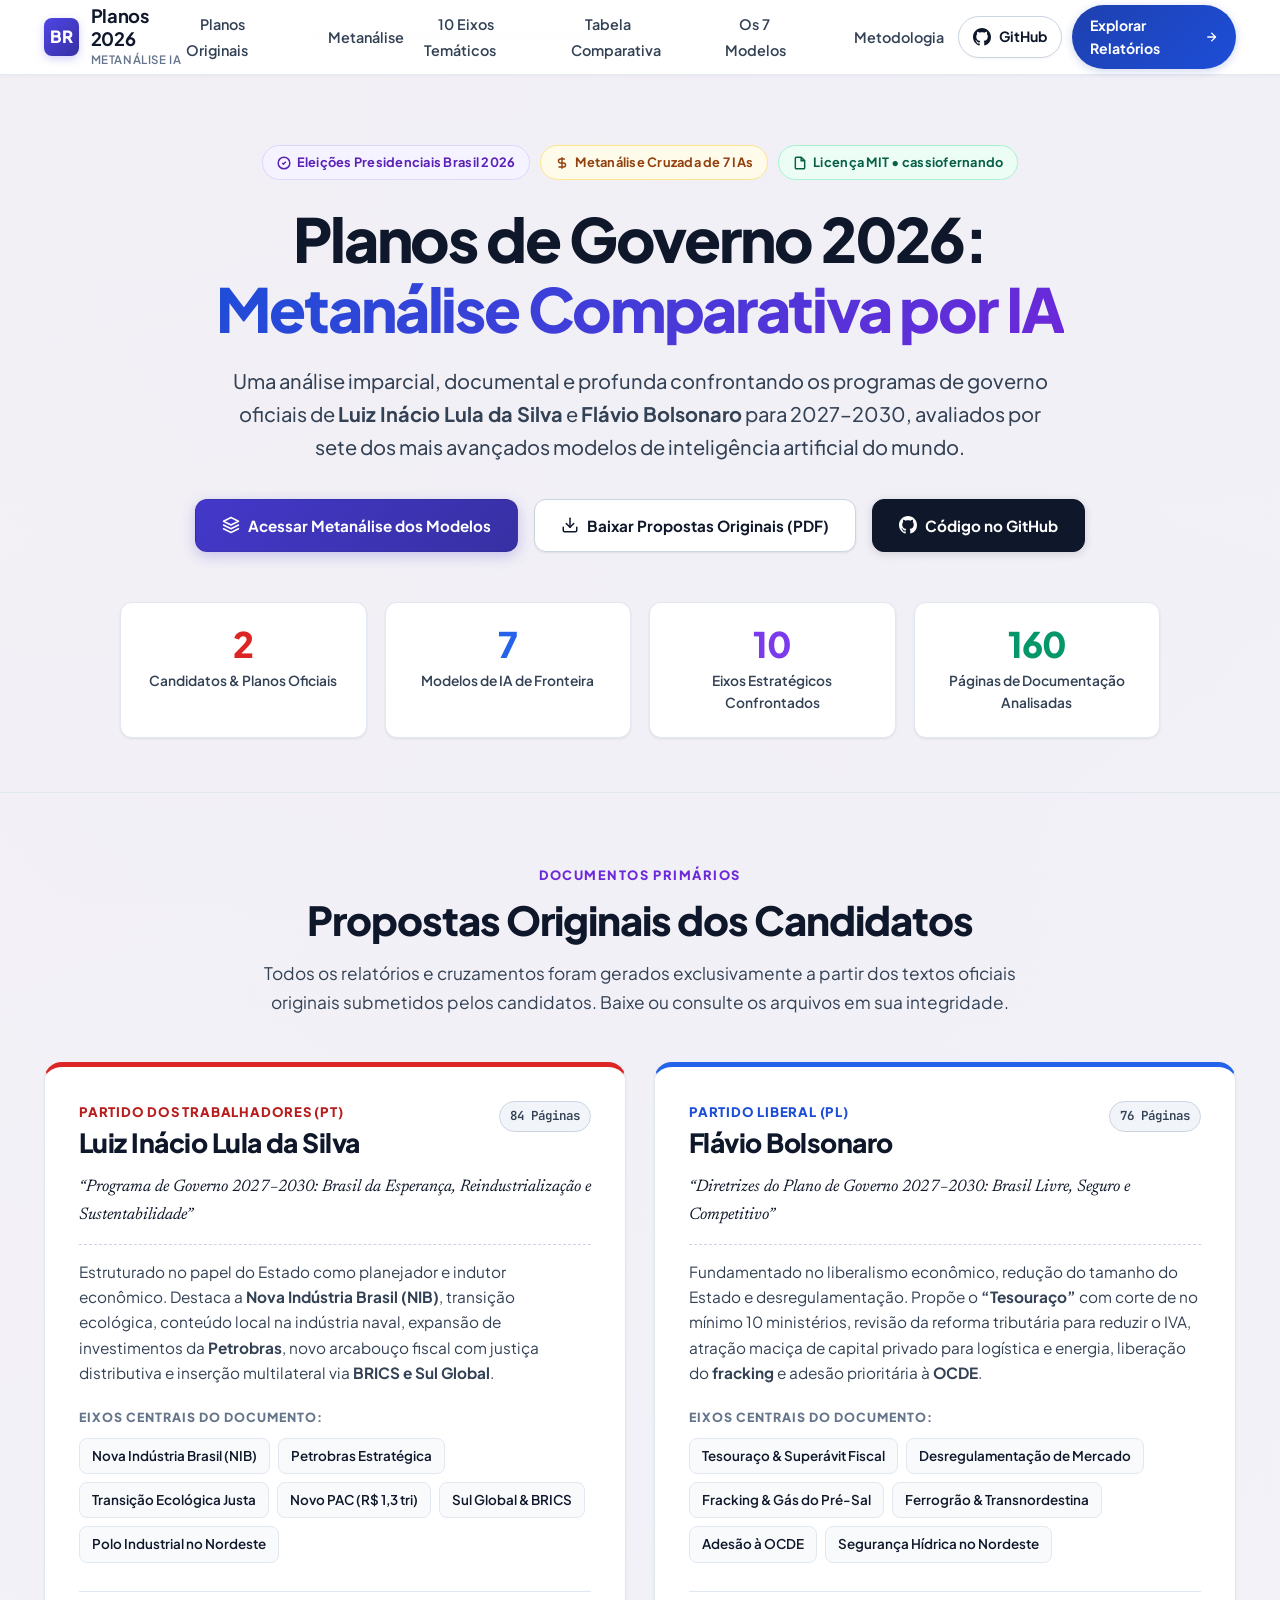
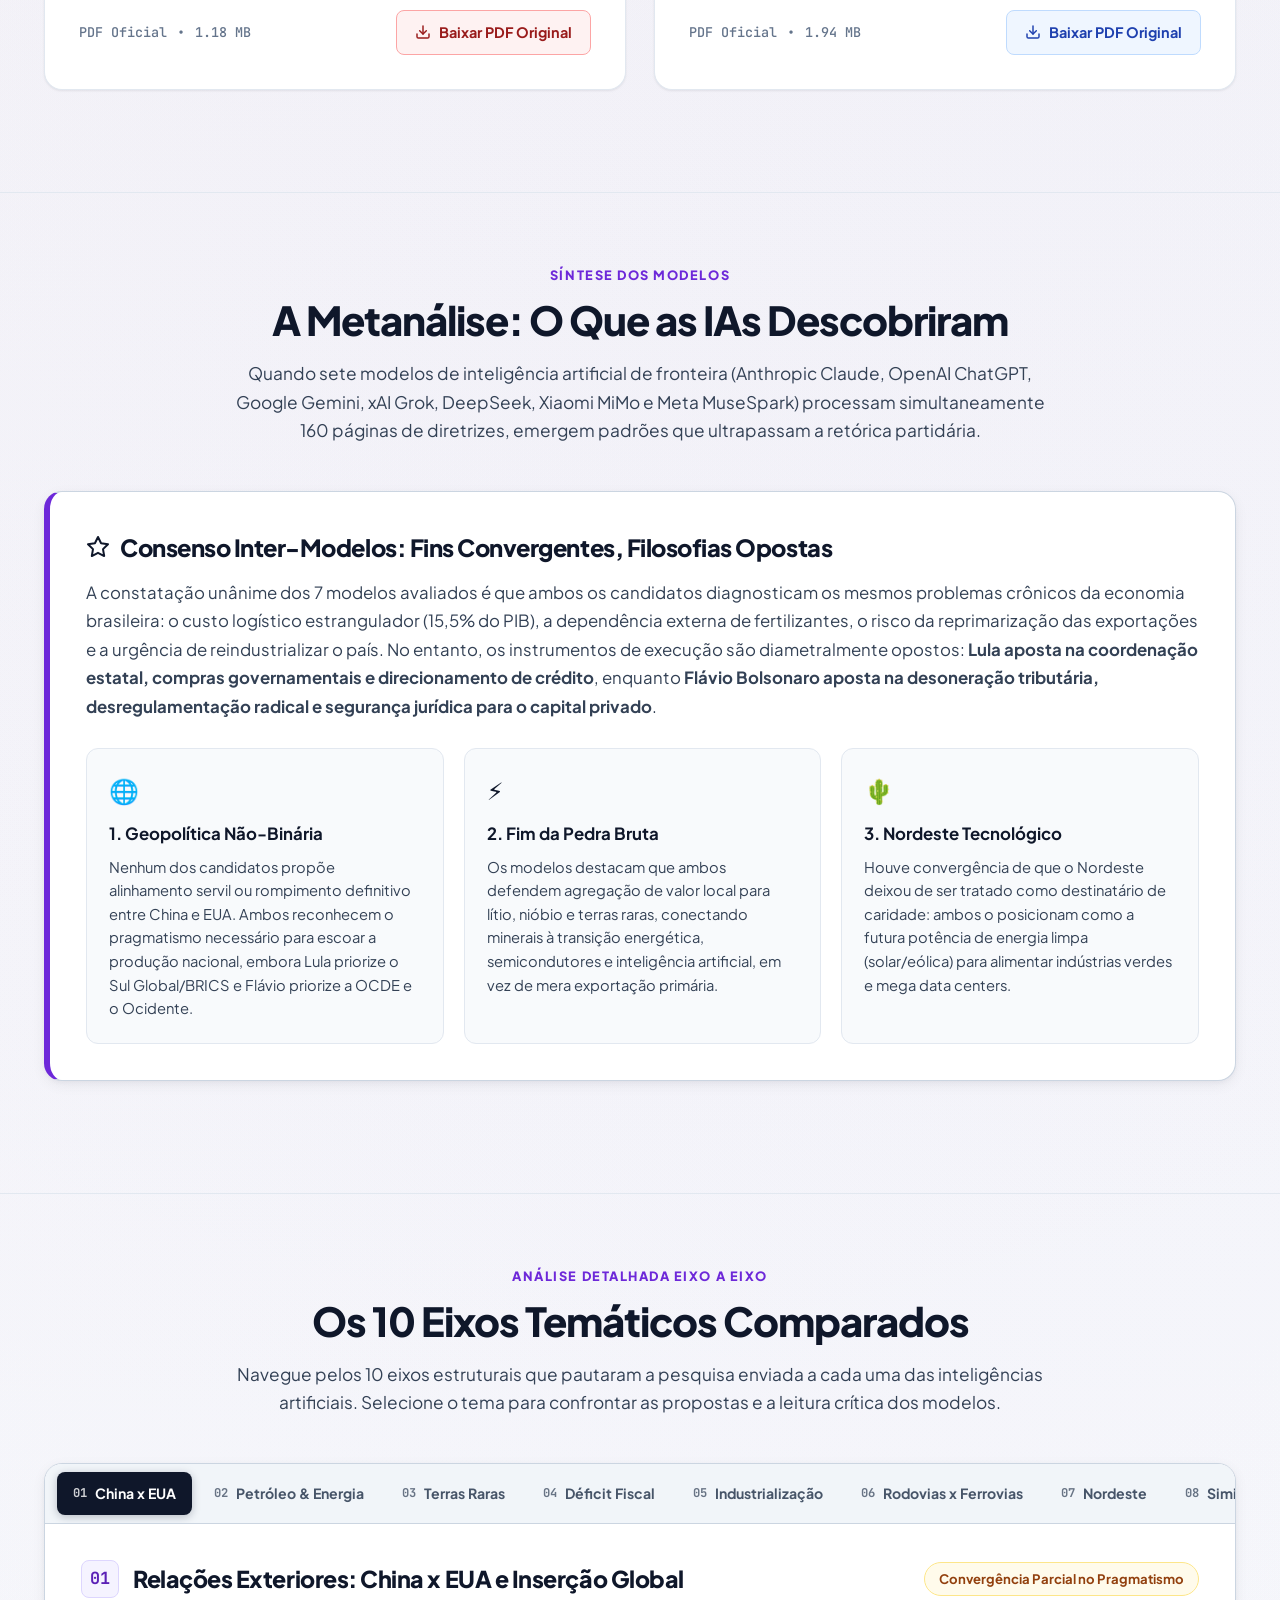
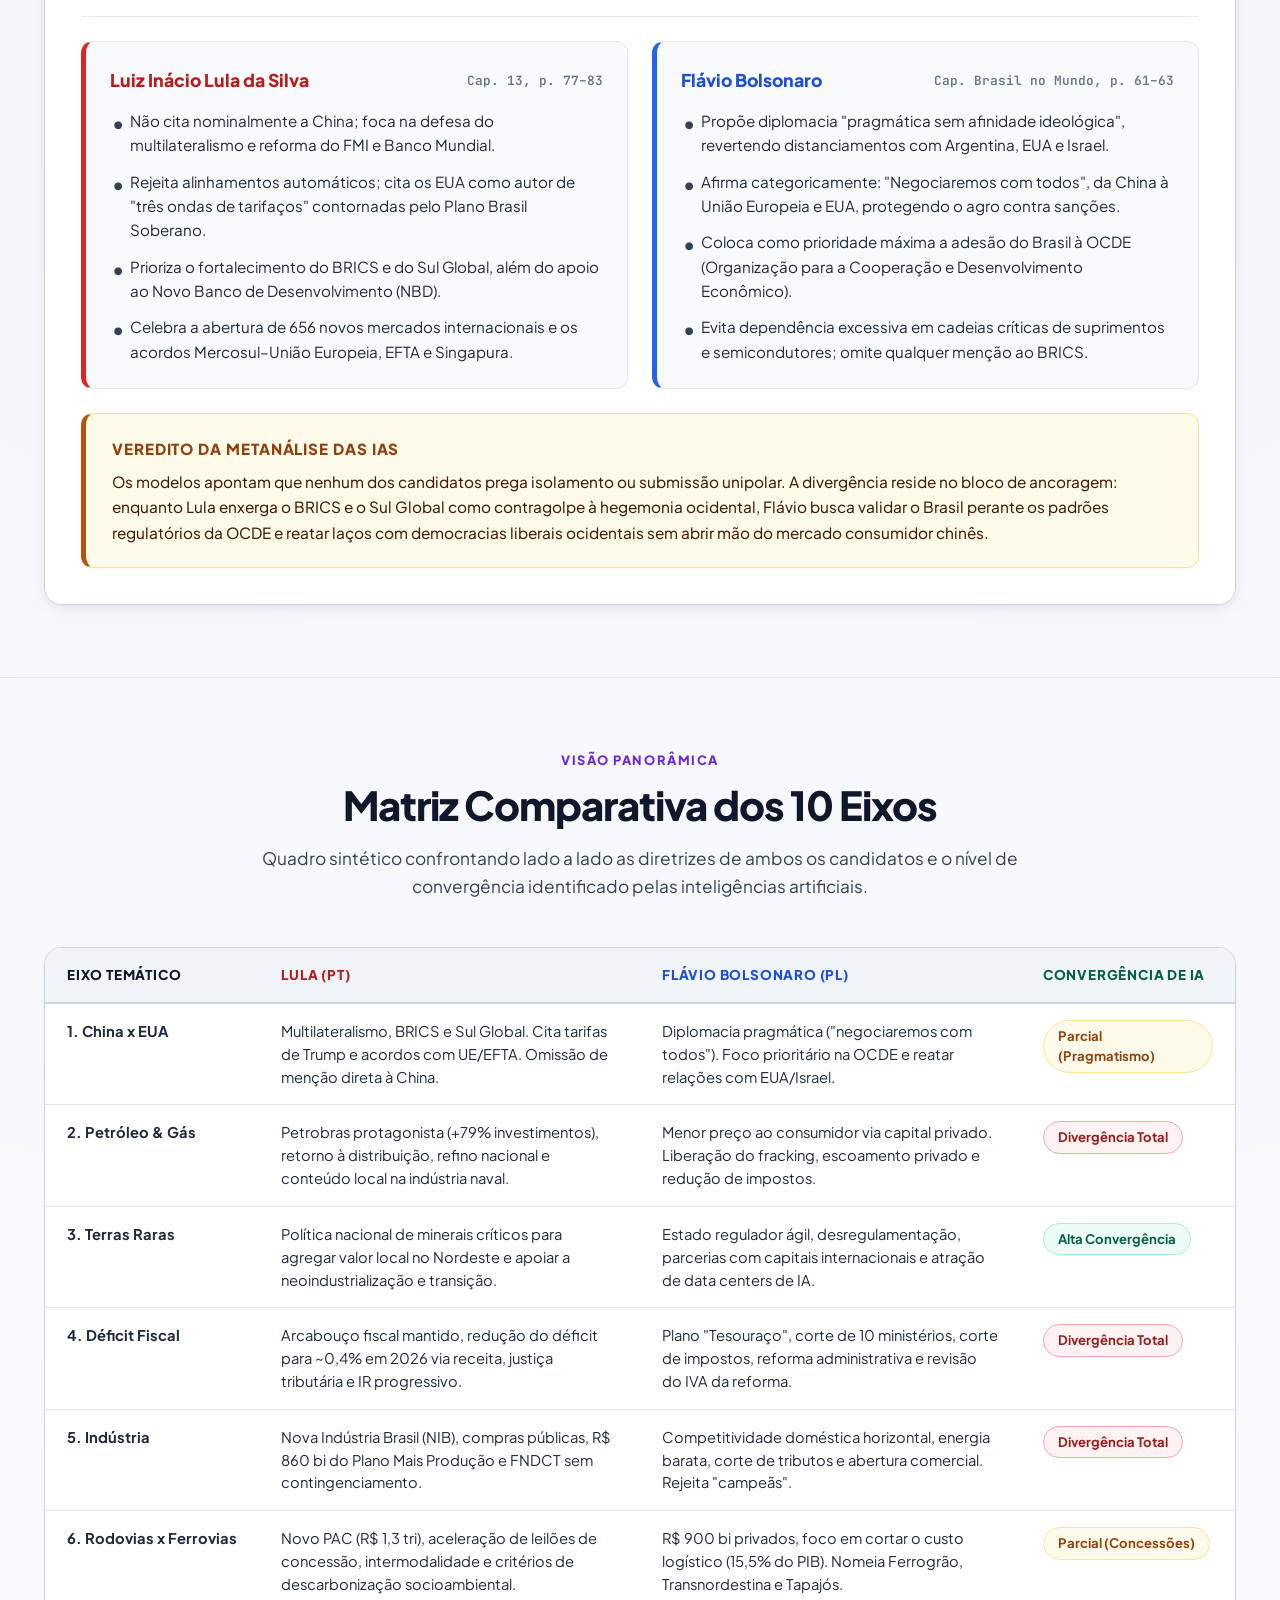
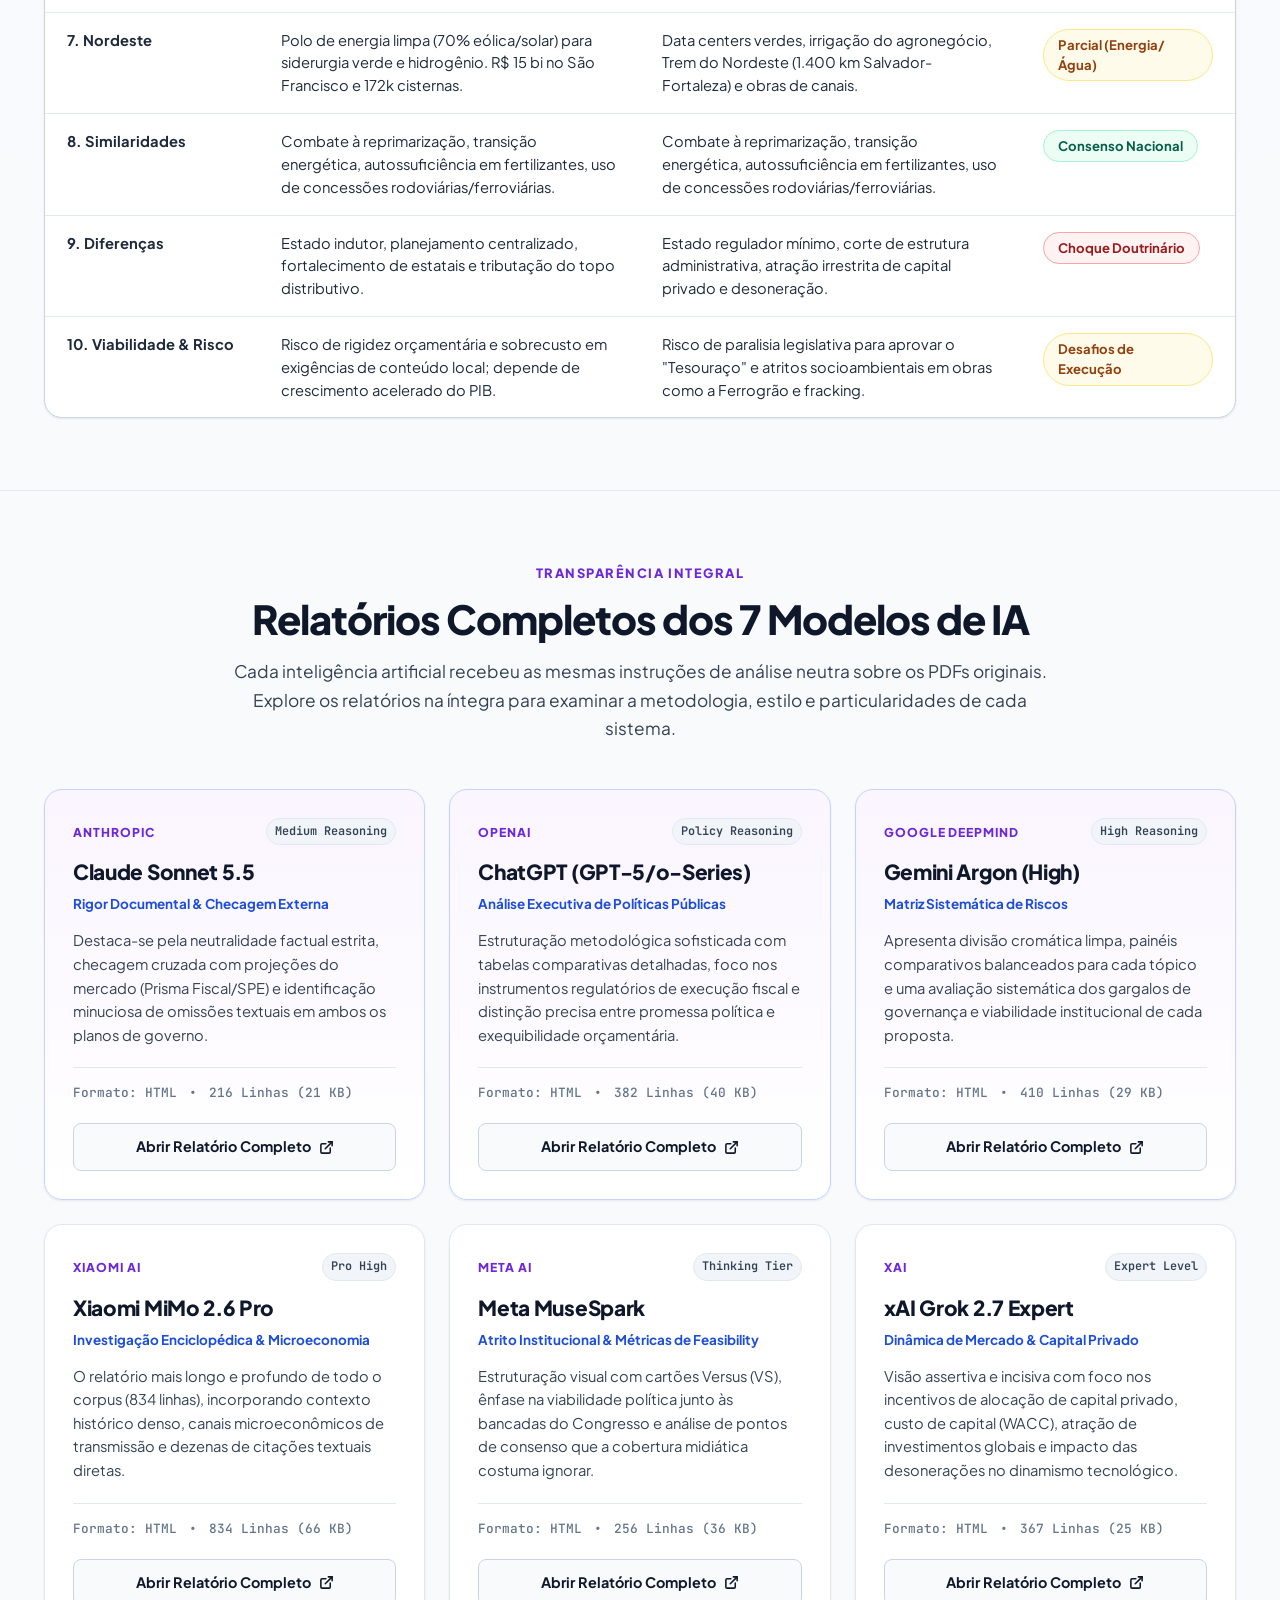
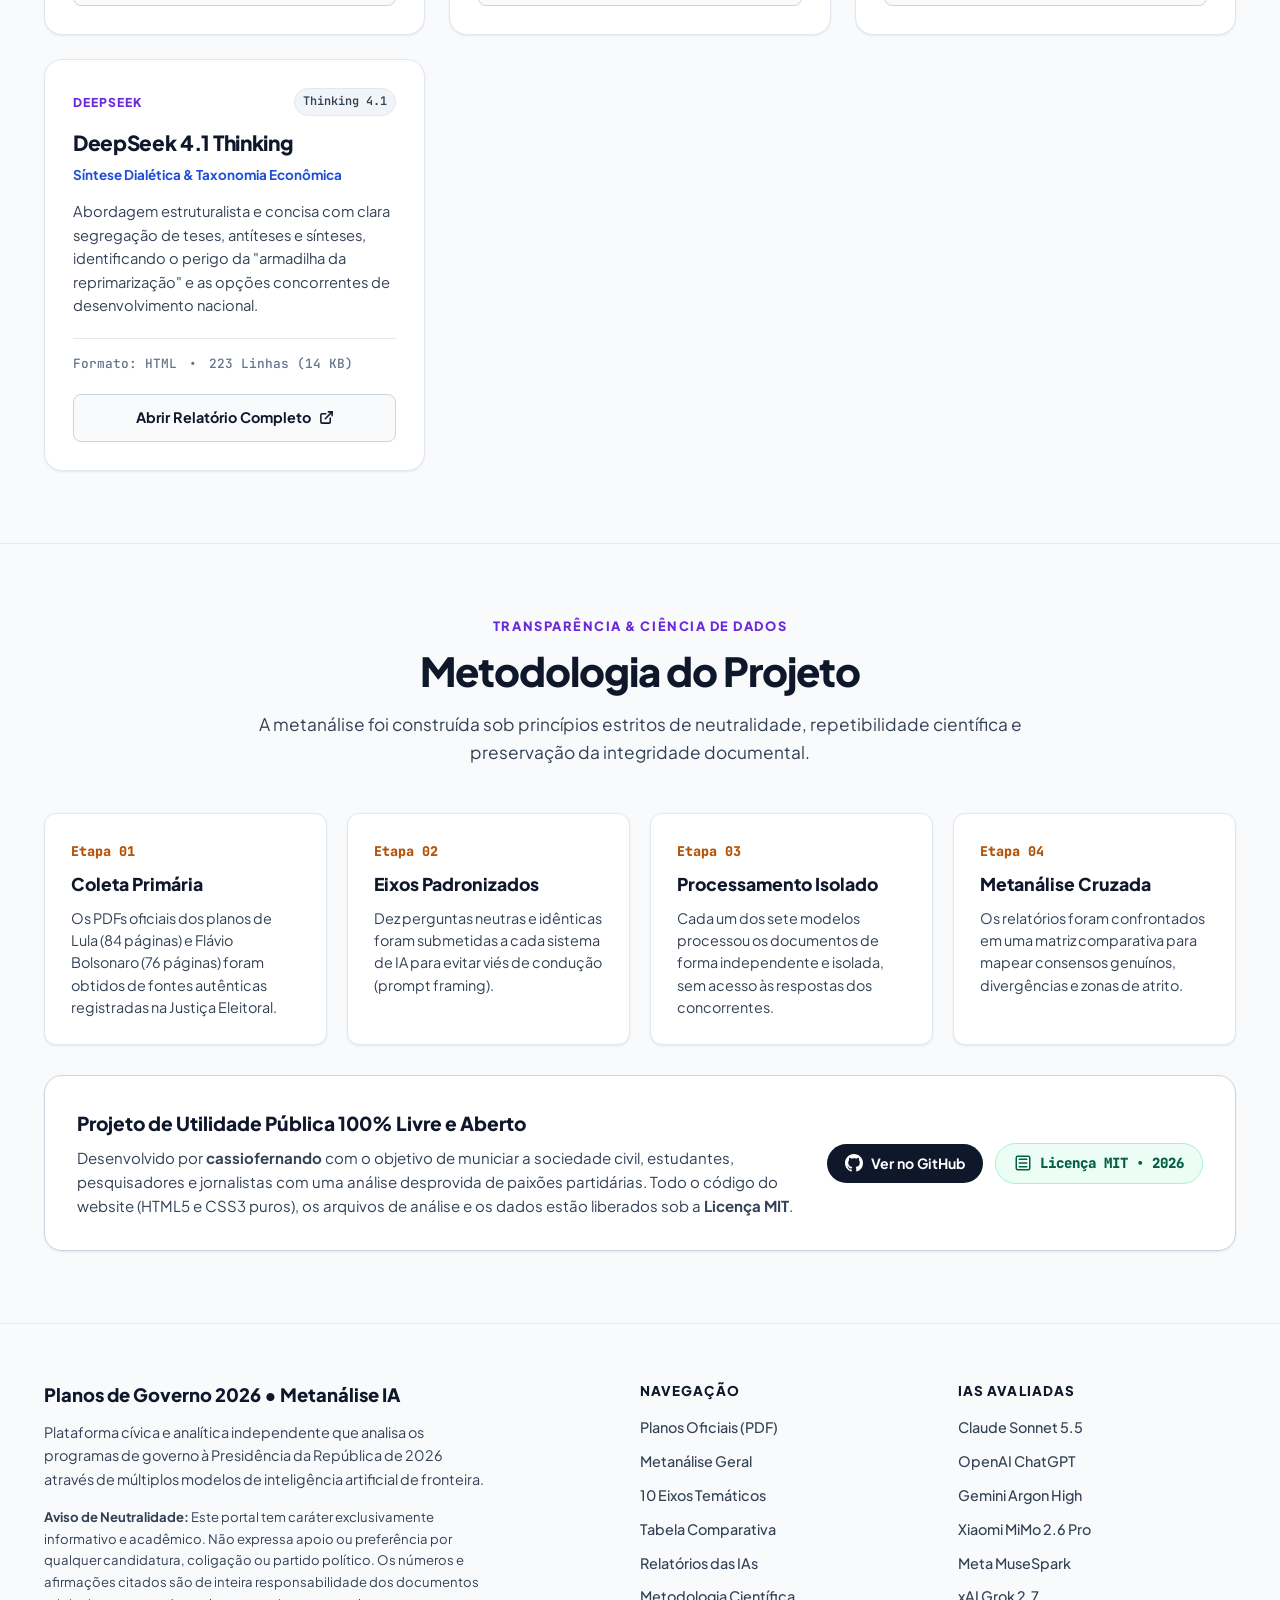
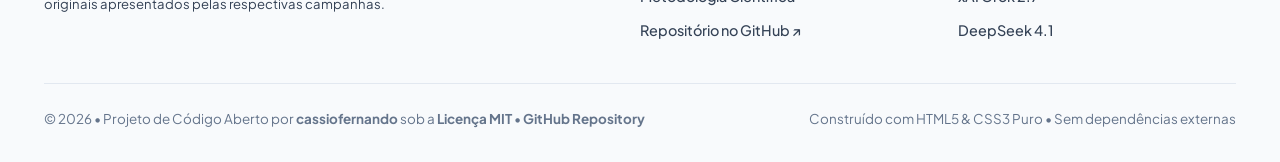
==== commit e0780f37: "feat: update repository metadata and add responsive mobile design improvements" ====
--- a/index.html
+++ b/index.html
@@ -13,7 +13,7 @@
   <meta name="creator" content="cassiofernando">
   <meta name="publisher" content="cassiofernando">
   <meta name="robots" content="index, follow, max-snippet:-1, max-image-preview:large, max-video-preview:-1">
-  <link rel="canonical" href="https://cassiofernando.github.io/planos-governo-2026/">
+  <link rel="canonical" href="https://cassiofb-dev.github.io/planos-governo-2026/">
   <meta name="theme-color" content="#ffffff">
   <meta name="color-scheme" content="light">
 
@@ -23,11 +23,14 @@
   <meta property="og:site_name" content="Metanálise de Planos de Governo 2026">
   <meta property="og:title" content="Planos de Governo 2026: Lula vs Flávio Bolsonaro | Metanálise por IA">
   <meta property="og:description" content="Metanálise independente dos planos presidenciais 2027–2030 através de 7 modelos de inteligência artificial de fronteira. Acesse as propostas originais em PDF e os relatórios comparativos completos.">
-  <meta property="og:url" content="https://cassiofernando.github.io/planos-governo-2026/">
-  <meta property="og:image" content="https://cassiofernando.github.io/planos-governo-2026/og-image.jpg">
+  <meta property="og:url" content="https://cassiofb-dev.github.io/planos-governo-2026/">
+  <meta property="og:image" content="https://cassiofb-dev.github.io/planos-governo-2026/og-image.jpg">
+  <meta property="og:image:secure_url" content="https://cassiofb-dev.github.io/planos-governo-2026/og-image.jpg">
+  <meta property="og:image:type" content="image/jpeg">
   <meta property="og:image:width" content="1200">
   <meta property="og:image:height" content="630">
   <meta property="og:image:alt" content="Metanálise de Planos de Governo Eleições 2026 por Inteligência Artificial">
+  <link rel="image_src" href="og-image.jpg">
 
   <!-- Twitter Cards -->
   <meta name="twitter:card" content="summary_large_image">
@@ -35,7 +38,8 @@
   <meta name="twitter:creator" content="@cassiofernando">
   <meta name="twitter:title" content="Planos de Governo 2026: Lula vs Flávio Bolsonaro | Metanálise de IA">
   <meta name="twitter:description" content="Comparativo dos programas de governo 2027–2030 avaliado por Claude 3.5/5.5, ChatGPT, Gemini, Grok, DeepSeek, MiMo e MuseSpark. 100% código aberto sob licença MIT.">
-  <meta name="twitter:image" content="https://cassiofernando.github.io/planos-governo-2026/og-image.jpg">
+  <meta name="twitter:image" content="https://cassiofb-dev.github.io/planos-governo-2026/og-image.jpg">
+  <meta name="twitter:image:alt" content="Metanálise de Planos de Governo Eleições 2026 por Inteligência Artificial">
 
   <!-- Metadados Estruturados JSON-LD (Schema.org) -->
   <script type="application/ld+json">
@@ -44,8 +48,8 @@
     "@graph": [
       {
         "@type": "WebSite",
-        "@id": "https://cassiofernando.github.io/planos-governo-2026/#website",
-        "url": "https://cassiofernando.github.io/planos-governo-2026/",
+        "@id": "https://cassiofb-dev.github.io/planos-governo-2026/#website",
+        "url": "https://cassiofb-dev.github.io/planos-governo-2026/",
         "name": "Metanálise Planos de Governo 2026",
         "description": "Comparativo e metanálise independente dos planos de governo de Lula e Flávio Bolsonaro para as Eleições de 2026 utilizando 7 modelos de IA.",
         "publisher": {
@@ -56,7 +60,7 @@
       },
       {
         "@type": "Dataset",
-        "@id": "https://cassiofernando.github.io/planos-governo-2026/#dataset",
+        "@id": "https://cassiofb-dev.github.io/planos-governo-2026/#dataset",
         "name": "Planos de Governo Presidenciais 2026 e Relatórios de Inteligência Artificial",
         "description": "Conjunto de dados composto pelos planos de governo originais dos candidatos presidenciais e 7 relatórios comparativos gerados por modelos de inteligência artificial de fronteira.",
         "creator": {
@@ -69,13 +73,13 @@
             "@type": "DigitalDocument",
             "name": "Programa de Governo Lula (PT)",
             "encodingFormat": "application/pdf",
-            "url": "https://cassiofernando.github.io/planos-governo-2026/propostas/lula.pdf"
+            "url": "https://cassiofb-dev.github.io/planos-governo-2026/propostas/lula.pdf"
           },
           {
             "@type": "DigitalDocument",
             "name": "Diretrizes do Plano de Governo Flávio Bolsonaro (PL)",
             "encodingFormat": "application/pdf",
-            "url": "https://cassiofernando.github.io/planos-governo-2026/propostas/flavio.pdf"
+            "url": "https://cassiofb-dev.github.io/planos-governo-2026/propostas/flavio.pdf"
           }
         ]
       }
@@ -108,10 +112,16 @@
         <li><a href="#metodologia" class="nav-link">Metodologia</a></li>
       </ul>
 
-      <a href="#relatorios-ia" class="nav-cta">
-        <span>Explorar Relatórios</span>
-        <svg width="16" height="16" viewBox="0 0 24 24" fill="none" stroke="currentColor" stroke-width="2.5" stroke-linecap="round" stroke-linejoin="round" aria-hidden="true"><path d="M5 12h14M12 5l7 7-7 7"/></svg>
-      </a>
+      <div class="nav-actions">
+        <a href="https://github.com/cassiofb-dev/planos-governo-2026" target="_blank" rel="noopener noreferrer" class="nav-github-btn" title="Ver código no GitHub">
+          <svg width="18" height="18" viewBox="0 0 24 24" fill="currentColor" aria-hidden="true"><path d="M12 0C5.37 0 0 5.37 0 12c0 5.31 3.435 9.795 8.205 11.385.6.105.825-.255.825-.57 0-.285-.015-1.23-.015-2.235-3.015.555-3.795-.735-4.035-1.41-.135-.345-.72-1.41-1.23-1.695-.42-.225-1.02-.78-.015-.795.945-.015 1.62.87 1.845 1.23 1.08 1.815 2.805 1.305 3.495.99.105-.78.42-1.305.765-1.605-2.67-.3-5.46-1.335-5.46-5.925 0-1.305.465-2.385 1.23-3.225-.12-.3-.54-1.53.12-3.18 0 0 1.005-.315 3.3 1.23.96-.27 1.98-.405 3-.405s2.04.135 3 .405c2.295-1.56 3.3-1.23 3.3-1.23.66 1.65.24 2.88.12 3.18.765.84 1.23 1.905 1.23 3.225 0 4.605-2.805 5.625-5.475 5.925.435.375.81 1.095.81 2.22 0 1.605-.015 2.895-.015 3.3 0 .315.225.69.825.57A12.02 12.02 0 0024 12c0-6.63-5.37-12-12-12z"/></svg>
+          <span>GitHub</span>
+        </a>
+        <a href="#relatorios-ia" class="nav-cta">
+          <span>Explorar Relatórios</span>
+          <svg width="16" height="16" viewBox="0 0 24 24" fill="none" stroke="currentColor" stroke-width="2.5" stroke-linecap="round" stroke-linejoin="round" aria-hidden="true"><path d="M5 12h14M12 5l7 7-7 7"/></svg>
+        </a>
+      </div>
     </div>
   </nav>
 
@@ -150,6 +160,10 @@
         <a href="#propostas" class="btn btn-outline">
           <svg width="18" height="18" viewBox="0 0 24 24" fill="none" stroke="currentColor" stroke-width="2" stroke-linecap="round" stroke-linejoin="round" aria-hidden="true"><path d="M21 15v4a2 2 0 0 1-2 2H5a2 2 0 0 1-2-2v-4"/><polyline points="7 10 12 15 17 10"/><line x1="12" y1="15" x2="12" y2="3"/></svg>
           Baixar Propostas Originais (PDF)
+        </a>
+        <a href="https://github.com/cassiofb-dev/planos-governo-2026" target="_blank" rel="noopener noreferrer" class="btn btn-github">
+          <svg width="18" height="18" viewBox="0 0 24 24" fill="currentColor" aria-hidden="true"><path d="M12 0C5.37 0 0 5.37 0 12c0 5.31 3.435 9.795 8.205 11.385.6.105.825-.255.825-.57 0-.285-.015-1.23-.015-2.235-3.015.555-3.795-.735-4.035-1.41-.135-.345-.72-1.41-1.23-1.695-.42-.225-1.02-.78-.015-.795.945-.015 1.62.87 1.845 1.23 1.08 1.815 2.805 1.305 3.495.99.105-.78.42-1.305.765-1.605-2.67-.3-5.46-1.335-5.46-5.925 0-1.305.465-2.385 1.23-3.225-.12-.3-.54-1.53.12-3.18 0 0 1.005-.315 3.3 1.23.96-.27 1.98-.405 3-.405s2.04.135 3 .405c2.295-1.56 3.3-1.23 3.3-1.23.66 1.65.24 2.88.12 3.18.765.84 1.23 1.905 1.23 3.225 0 4.605-2.805 5.625-5.475 5.925.435.375.81 1.095.81 2.22 0 1.605-.015 2.895-.015 3.3 0 .315.225.69.825.57A12.02 12.02 0 0024 12c0-6.63-5.37-12-12-12z"/></svg>
+          Código no GitHub
         </a>
       </div>
 
@@ -1100,10 +1114,16 @@
               Desenvolvido por <strong>cassiofernando</strong> com o objetivo de municiar a sociedade civil, estudantes, pesquisadores e jornalistas com uma análise desprovida de paixões partidárias. Todo o código do website (HTML5 e CSS3 puros), os arquivos de análise e os dados estão liberados sob a <strong>Licença MIT</strong>.
             </p>
           </div>
-          <span class="license-badge-pill">
-            <svg width="18" height="18" viewBox="0 0 24 24" fill="none" stroke="currentColor" stroke-width="2" stroke-linecap="round" stroke-linejoin="round" aria-hidden="true"><rect width="18" height="18" x="3" y="3" rx="2"/><path d="M7 7h10M7 12h10M7 17h10"/></svg>
-            Licença MIT • 2026
-          </span>
+          <div class="license-actions">
+            <a href="https://github.com/cassiofb-dev/planos-governo-2026" target="_blank" rel="noopener noreferrer" class="btn-github-pill" title="Acessar código-fonte no GitHub">
+              <svg width="18" height="18" viewBox="0 0 24 24" fill="currentColor" aria-hidden="true"><path d="M12 0C5.37 0 0 5.37 0 12c0 5.31 3.435 9.795 8.205 11.385.6.105.825-.255.825-.57 0-.285-.015-1.23-.015-2.235-3.015.555-3.795-.735-4.035-1.41-.135-.345-.72-1.41-1.23-1.695-.42-.225-1.02-.78-.015-.795.945-.015 1.62.87 1.845 1.23 1.08 1.815 2.805 1.305 3.495.99.105-.78.42-1.305.765-1.605-2.67-.3-5.46-1.335-5.46-5.925 0-1.305.465-2.385 1.23-3.225-.12-.3-.54-1.53.12-3.18 0 0 1.005-.315 3.3 1.23.96-.27 1.98-.405 3-.405s2.04.135 3 .405c2.295-1.56 3.3-1.23 3.3-1.23.66 1.65.24 2.88.12 3.18.765.84 1.23 1.905 1.23 3.225 0 4.605-2.805 5.625-5.475 5.925.435.375.81 1.095.81 2.22 0 1.605-.015 2.895-.015 3.3 0 .315.225.69.825.57A12.02 12.02 0 0024 12c0-6.63-5.37-12-12-12z"/></svg>
+              <span>Ver no GitHub</span>
+            </a>
+            <span class="license-badge-pill">
+              <svg width="18" height="18" viewBox="0 0 24 24" fill="none" stroke="currentColor" stroke-width="2" stroke-linecap="round" stroke-linejoin="round" aria-hidden="true"><rect width="18" height="18" x="3" y="3" rx="2"/><path d="M7 7h10M7 12h10M7 17h10"/></svg>
+              Licença MIT • 2026
+            </span>
+          </div>
         </div>
       </div>
     </section>
@@ -1132,6 +1152,7 @@
             <li><a href="#matriz">Tabela Comparativa</a></li>
             <li><a href="#relatorios-ia">Relatórios das IAs</a></li>
             <li><a href="#metodologia">Metodologia Científica</a></li>
+            <li><a href="https://github.com/cassiofb-dev/planos-governo-2026" target="_blank" rel="noopener noreferrer">Repositório no GitHub ↗</a></li>
           </ul>
         </div>
 
@@ -1151,7 +1172,7 @@
 
       <div class="footer-bottom">
         <div>
-          © 2026 • Projeto de Código Aberto por <strong>cassiofernando</strong> sob a <strong>Licença MIT</strong>.
+          © 2026 • Projeto de Código Aberto por <a href="https://github.com/cassiofb-dev" target="_blank" rel="noopener noreferrer"><strong>cassiofernando</strong></a> sob a <a href="LICENSE"><strong>Licença MIT</strong></a> • <a href="https://github.com/cassiofb-dev/planos-governo-2026" target="_blank" rel="noopener noreferrer"><strong>GitHub Repository</strong></a>
         </div>
         <div>
           Construído com HTML5 &amp; CSS3 Puro • Sem dependências externas
--- a/style.css
+++ b/style.css
@@ -207,6 +207,35 @@
   background: #f1f5f9;
 }
 
+.nav-actions {
+  display: flex;
+  align-items: center;
+  gap: 10px;
+}
+
+.nav-github-btn {
+  display: flex;
+  align-items: center;
+  gap: 8px;
+  padding: 8px 14px;
+  font-size: 0.88rem;
+  font-weight: 700;
+  color: var(--text-main);
+  background: #ffffff;
+  border: 1px solid var(--border-highlight);
+  border-radius: var(--radius-full);
+  box-shadow: 0 1px 3px rgba(15, 23, 42, 0.04);
+  transition: all 0.2s ease;
+}
+
+.nav-github-btn:hover {
+  background: #0f172a;
+  color: #ffffff;
+  border-color: #0f172a;
+  transform: translateY(-1px);
+  box-shadow: 0 3px 8px rgba(15, 23, 42, 0.15);
+}
+
 .nav-cta {
   display: flex;
   align-items: center;
@@ -344,6 +373,21 @@
   border-color: var(--border-strong);
   transform: translateY(-2px);
   box-shadow: var(--shadow-md);
+}
+
+.btn-github {
+  background: #0f172a;
+  color: #ffffff;
+  border: 1px solid #0f172a;
+  box-shadow: 0 2px 8px rgba(15, 23, 42, 0.15);
+}
+
+.btn-github:hover {
+  background: #1e293b;
+  color: #ffffff;
+  border-color: #1e293b;
+  transform: translateY(-2px);
+  box-shadow: 0 4px 14px rgba(15, 23, 42, 0.25);
 }
 
 .hero-stats {
@@ -1196,6 +1240,33 @@
   line-height: 1.6;
 }
 
+.license-actions {
+  display: flex;
+  align-items: center;
+  gap: 12px;
+  flex-wrap: wrap;
+}
+
+.btn-github-pill {
+  display: inline-flex;
+  align-items: center;
+  gap: 8px;
+  padding: 8px 18px;
+  border-radius: var(--radius-full);
+  background: #0f172a;
+  color: #ffffff;
+  font-weight: 700;
+  font-size: 0.88rem;
+  transition: all 0.2s ease;
+  text-decoration: none;
+}
+
+.btn-github-pill:hover {
+  background: #1e293b;
+  transform: translateY(-1px);
+  box-shadow: 0 3px 8px rgba(15, 23, 42, 0.18);
+}
+
 .license-badge-pill {
   display: inline-flex;
   align-items: center;
@@ -1285,7 +1356,14 @@
   margin-top: 10px;
 }
 
+/* --- Table Scroll Hint on Desktop (Hidden) --- */
+.table-wrap::before {
+  display: none;
+}
+
 /* --- Responsive Media Queries --- */
+
+/* Tablets & Small Laptops (max-width: 1024px) */
 @media (max-width: 1024px) {
   .hero-stats {
     grid-template-columns: repeat(2, 1fr);
@@ -1305,29 +1383,538 @@
   }
 }
 
+/* Tablets (Portrait) & Mobile Devices (max-width: 768px) */
 @media (max-width: 768px) {
+  /* Container & Base Spacing */
+  .container {
+    padding-left: 16px;
+    padding-right: 16px;
+  }
+
+  .section {
+    padding: 50px 0;
+  }
+
+  .section-head {
+    margin-bottom: 30px;
+  }
+
+  .section-tag {
+    font-size: 0.74rem;
+    margin-bottom: 6px;
+  }
+
+  .section-title {
+    font-size: 1.65rem;
+    line-height: 1.25;
+  }
+
+  .section-desc {
+    font-size: 0.98rem;
+    line-height: 1.55;
+  }
+
+  /* Navigation Header */
+  .site-nav {
+    height: auto;
+  }
+
+  .nav-container {
+    height: 62px;
+  }
+
+  .nav-brand {
+    gap: 10px;
+  }
+
+  .brand-icon {
+    width: 34px;
+    height: 34px;
+    font-size: 0.95rem;
+  }
+
+  .brand-title {
+    font-size: 1.05rem;
+  }
+
+  .brand-tag {
+    font-size: 0.68rem;
+  }
+
+  .nav-links {
+    display: none;
+  }
+
+  .nav-actions {
+    gap: 6px;
+  }
+
+  .nav-github-btn {
+    padding: 7px 12px;
+    font-size: 0.82rem;
+  }
+
+  .nav-cta {
+    padding: 7px 12px;
+    font-size: 0.82rem;
+  }
+
+  /* Hero Section */
+  .hero {
+    padding: 42px 0 32px;
+  }
+
+  .hero-badge-wrap {
+    gap: 6px;
+    margin-bottom: 16px;
+  }
+
+  .badge {
+    padding: 4px 10px;
+    font-size: 0.74rem;
+  }
+
+  .hero-title {
+    font-size: clamp(1.75rem, 6.8vw, 2.25rem);
+    margin-bottom: 14px;
+    line-height: 1.2;
+  }
+
+  .hero-subtitle {
+    font-size: 0.98rem;
+    margin-bottom: 26px;
+    line-height: 1.6;
+  }
+
+  .hero-actions {
+    flex-direction: column;
+    width: 100%;
+    gap: 10px;
+    margin-bottom: 34px;
+  }
+
+  .btn {
+    width: 100%;
+    min-height: 48px;
+    font-size: 0.92rem;
+    padding: 12px 18px;
+  }
+
+  /* Hero Stats: 2x2 Clean Dashboard on Mobile */
+  .hero-stats {
+    grid-template-columns: repeat(2, 1fr);
+    gap: 10px;
+  }
+
+  .stat-card {
+    padding: 14px 10px;
+  }
+
+  .stat-number {
+    font-size: 1.7rem;
+    margin-bottom: 4px;
+  }
+
+  .stat-label {
+    font-size: 0.78rem;
+  }
+
+  /* Dossiê dos Candidatos */
   .propostas-grid {
     grid-template-columns: 1fr;
-  }
+    gap: 18px;
+    margin-bottom: 24px;
+  }
+
+  .candidato-card {
+    padding: 22px 16px;
+  }
+
+  .cand-name {
+    font-size: 1.4rem;
+  }
+
+  .cand-badge {
+    font-size: 0.74rem;
+    padding: 3px 8px;
+  }
+
+  .cand-doc-name {
+    font-size: 0.96rem;
+  }
+
+  .cand-summary {
+    font-size: 0.92rem;
+    line-height: 1.6;
+    margin-bottom: 18px;
+  }
+
+  .cand-pillars-title {
+    font-size: 0.74rem;
+  }
+
+  .cand-pillars {
+    gap: 6px;
+    margin-bottom: 20px;
+  }
+
+  .cand-pillar {
+    font-size: 0.78rem;
+    padding: 4px 10px;
+  }
+
+  .cand-footer {
+    flex-direction: column;
+    align-items: stretch;
+    gap: 12px;
+    padding-top: 14px;
+  }
+
+  .cand-doc-info {
+    justify-content: center;
+    font-size: 0.8rem;
+  }
+
+  .btn-cand-download {
+    width: 100%;
+    justify-content: center;
+    min-height: 46px;
+    font-size: 0.88rem;
+  }
+
+  /* Metanálise Banner */
+  .metanalise-banner {
+    padding: 22px 16px;
+    border-left-width: 4px;
+    border-radius: var(--radius-md);
+    margin-bottom: 28px;
+  }
+
+  .metanalise-banner h3 {
+    font-size: 1.25rem;
+    margin-bottom: 10px;
+  }
+
+  .metanalise-banner p {
+    font-size: 0.94rem;
+    line-height: 1.6;
+    margin-bottom: 20px;
+  }
+
+  .consensus-card {
+    padding: 16px 14px;
+  }
+
+  .consensus-card h4 {
+    font-size: 0.98rem;
+  }
+
+  .consensus-card p {
+    font-size: 0.88rem;
+    line-height: 1.5;
+  }
+
+  /* Interactive 10 Eixos Section */
+  .tabs-container {
+    border-radius: var(--radius-md);
+  }
+
+  .tabs-nav {
+    padding: 8px;
+    gap: 6px;
+    -webkit-overflow-scrolling: touch;
+    scroll-snap-type: x mandatory;
+  }
+
+  .tab-nav-btn {
+    padding: 8px 12px;
+    font-size: 0.82rem;
+    scroll-snap-align: start;
+    flex-shrink: 0;
+  }
+
+  .tabs-panes {
+    padding: 20px 14px;
+  }
+
+  .pane-header {
+    margin-bottom: 16px;
+    padding-bottom: 12px;
+    gap: 10px;
+  }
+
+  .pane-title-wrap {
+    gap: 10px;
+  }
+
+  .pane-number {
+    width: 32px;
+    height: 32px;
+    font-size: 0.9rem;
+  }
+
+  .pane-title {
+    font-size: 1.22rem;
+    line-height: 1.25;
+  }
+
+  .convergence-badge {
+    font-size: 0.74rem;
+    padding: 4px 10px;
+  }
+
   .pane-grid {
     grid-template-columns: 1fr;
-  }
+    gap: 14px;
+    margin-bottom: 16px;
+  }
+
+  .cand-box {
+    padding: 16px 14px;
+  }
+
+  .cand-box-header {
+    margin-bottom: 10px;
+  }
+
+  .cand-box-title {
+    font-size: 1.02rem;
+  }
+
+  .cand-box-ref {
+    font-size: 0.76rem;
+  }
+
+  .cand-box-list {
+    gap: 10px;
+  }
+
+  .cand-box-list li {
+    font-size: 0.88rem;
+    line-height: 1.5;
+    padding-left: 16px;
+  }
+
+  .pane-meta-verdict {
+    padding: 16px 14px;
+    border-left-width: 4px;
+  }
+
+  .pane-meta-verdict h4 {
+    font-size: 0.86rem;
+    margin-bottom: 6px;
+  }
+
+  .pane-meta-verdict p {
+    font-size: 0.9rem;
+    line-height: 1.55;
+  }
+
+  /* Comparison Matrix Table */
+  .table-wrap::before {
+    content: "← Deslize horizontalmente para comparar os 10 eixos →";
+    display: block;
+    font-size: 0.74rem;
+    font-weight: 700;
+    color: var(--text-faint);
+    background: #f1f5f9;
+    padding: 9px 14px;
+    text-align: center;
+    border-bottom: 1px solid var(--border-subtle);
+    letter-spacing: 0.02em;
+  }
+
+  .comparison-table th,
+  .comparison-table td {
+    padding: 12px 14px;
+    font-size: 0.84rem;
+  }
+
+  /* 7 AI Models Showcase */
   .ia-models-grid {
     grid-template-columns: 1fr;
-  }
+    gap: 16px;
+  }
+
+  .ia-card {
+    padding: 22px 16px;
+    border-radius: var(--radius-md);
+  }
+
+  .ia-name {
+    font-size: 1.2rem;
+  }
+
+  .ia-style-tag {
+    font-size: 0.8rem;
+    margin-bottom: 10px;
+  }
+
+  .ia-desc {
+    font-size: 0.88rem;
+    margin-bottom: 16px;
+    line-height: 1.55;
+  }
+
+  .ia-meta-info {
+    font-size: 0.76rem;
+    margin-bottom: 16px;
+    padding-top: 10px;
+  }
+
+  .btn-open-report {
+    min-height: 46px;
+    font-size: 0.88rem;
+    justify-content: center;
+  }
+
+  /* Methodology Section */
   .method-grid {
     grid-template-columns: 1fr;
-  }
-  .nav-links {
-    display: none;
-  }
+    gap: 14px;
+  }
+
+  .method-card {
+    padding: 18px 16px;
+  }
+
+  .method-step {
+    font-size: 0.78rem;
+  }
+
+  .method-card h4 {
+    font-size: 1.02rem;
+  }
+
+  .method-card p {
+    font-size: 0.86rem;
+    line-height: 1.5;
+  }
+
+  /* License Box */
+  .license-box {
+    padding: 22px 16px;
+    gap: 16px;
+  }
+
+  .license-info h4 {
+    font-size: 1.1rem;
+  }
+
+  .license-info p {
+    font-size: 0.88rem;
+    line-height: 1.55;
+  }
+
+  .license-actions {
+    width: 100%;
+    flex-direction: column;
+    align-items: stretch;
+    gap: 8px;
+  }
+
+  .btn-github-pill,
+  .license-badge-pill {
+    width: 100%;
+    justify-content: center;
+    min-height: 46px;
+    font-size: 0.86rem;
+  }
+
+  /* Footer */
+  .site-footer {
+    padding: 42px 0 24px;
+  }
+
+  .footer-grid {
+    gap: 26px;
+    margin-bottom: 30px;
+  }
+
+  .footer-brand h4 {
+    font-size: 1.05rem;
+  }
+
+  .footer-brand p {
+    font-size: 0.86rem;
+  }
+
+  .disclaimer-text {
+    font-size: 0.78rem;
+  }
+
+  .footer-col h5 {
+    font-size: 0.8rem;
+    margin-bottom: 10px;
+  }
+
+  .footer-links {
+    gap: 8px;
+  }
+
+  .footer-links a {
+    display: inline-block;
+    padding: 4px 0;
+    font-size: 0.86rem;
+  }
+
+  .footer-bottom {
+    flex-direction: column;
+    text-align: center;
+    gap: 10px;
+    font-size: 0.8rem;
+  }
+}
+
+/* Small Smartphone Devices (max-width: 480px) */
+@media (max-width: 480px) {
+  /* Brand and Nav adjustments on small screens */
+  .brand-text .brand-tag {
+    display: none; /* Keep brand minimal on 320-380px screens */
+  }
+
+  .nav-github-btn span {
+    display: none; /* Icon-only GitHub button to save critical navbar width */
+  }
+
+  .nav-github-btn {
+    width: 36px;
+    height: 36px;
+    padding: 0;
+    justify-content: center;
+    border-radius: var(--radius-sm);
+  }
+
+  .nav-cta {
+    padding: 7px 10px;
+    font-size: 0.78rem;
+  }
+
+  .hero-title {
+    font-size: 1.7rem;
+  }
+
   .hero-stats {
-    grid-template-columns: 1fr;
-  }
-  .tabs-panes {
-    padding: 22px 18px;
-  }
-  .candidato-card {
-    padding: 24px 20px;
-  }
-}
+    grid-template-columns: 1fr 1fr;
+    gap: 8px;
+  }
+
+  .stat-card {
+    padding: 12px 8px;
+  }
+
+  .stat-number {
+    font-size: 1.5rem;
+  }
+
+  .cand-header {
+    flex-direction: column;
+    align-items: flex-start;
+    gap: 8px;
+  }
+
+  .pane-header {
+    flex-direction: column;
+    align-items: flex-start;
+  }
+}
